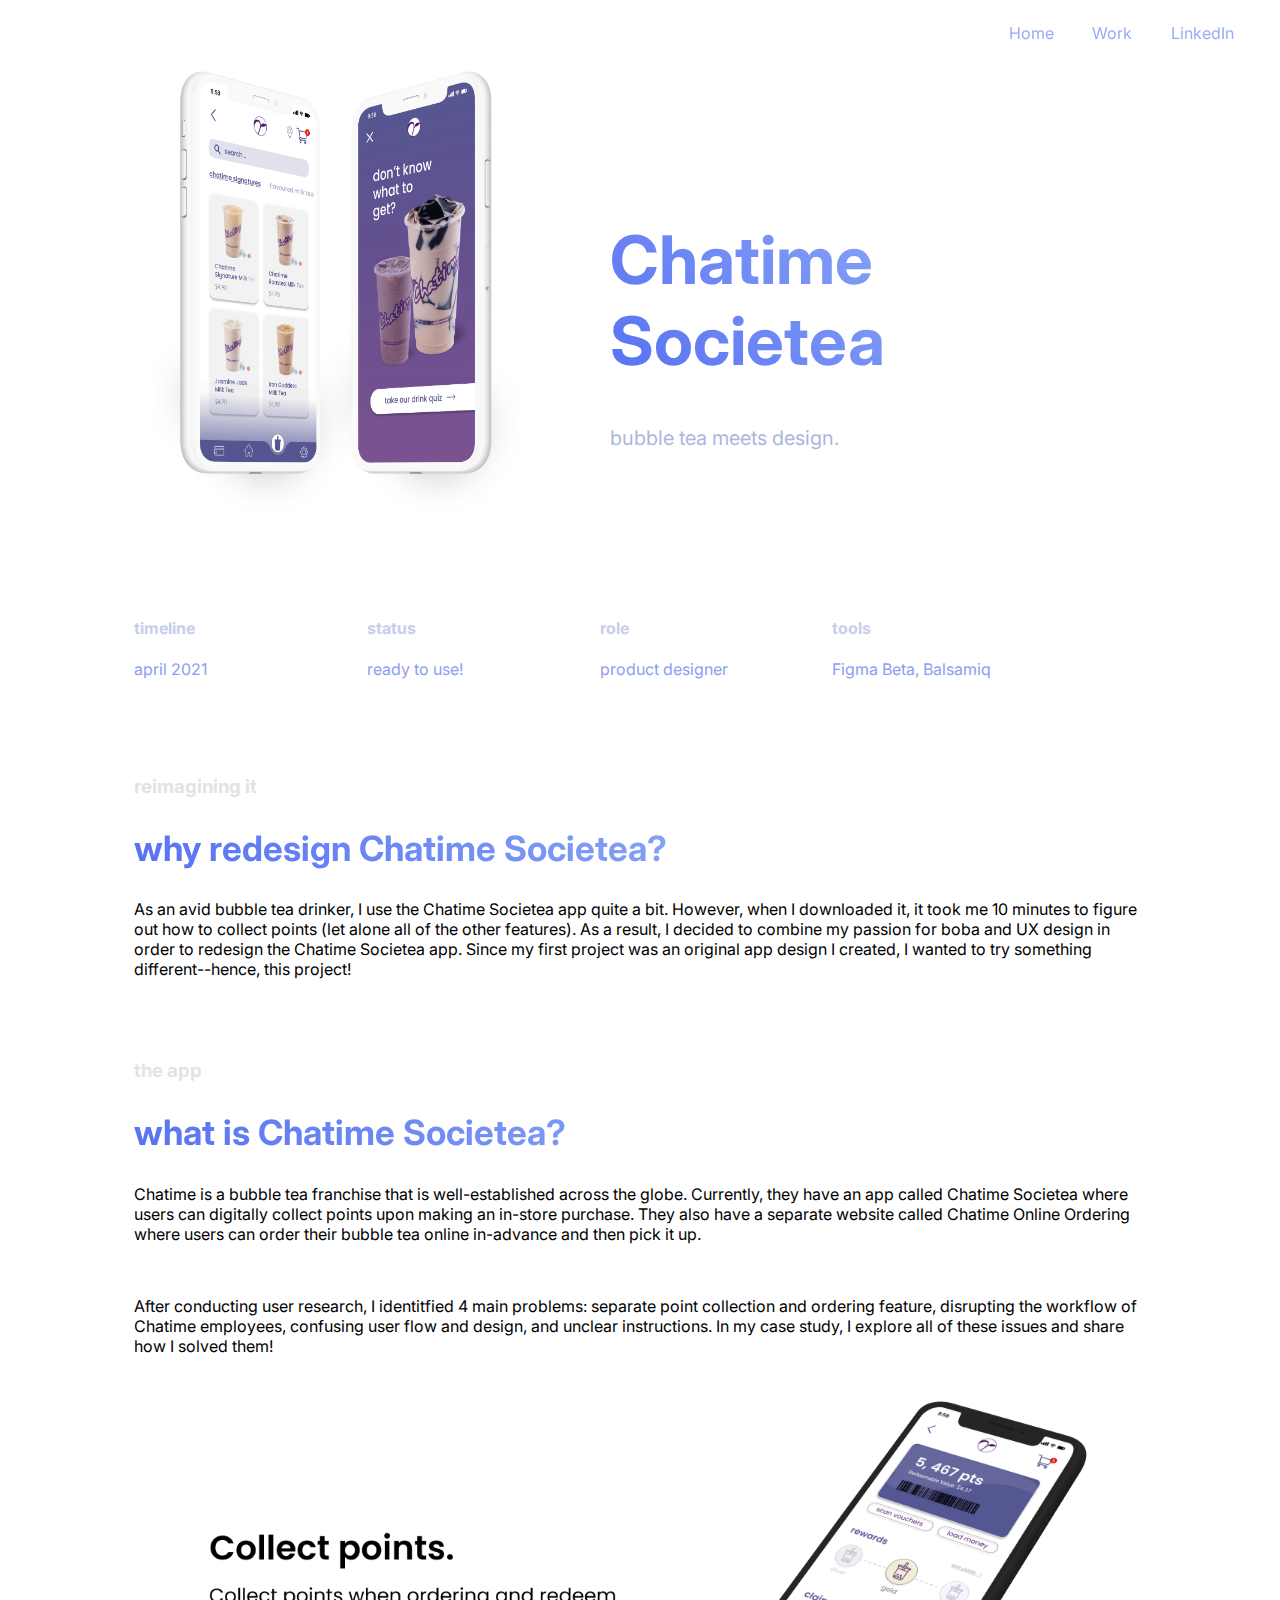
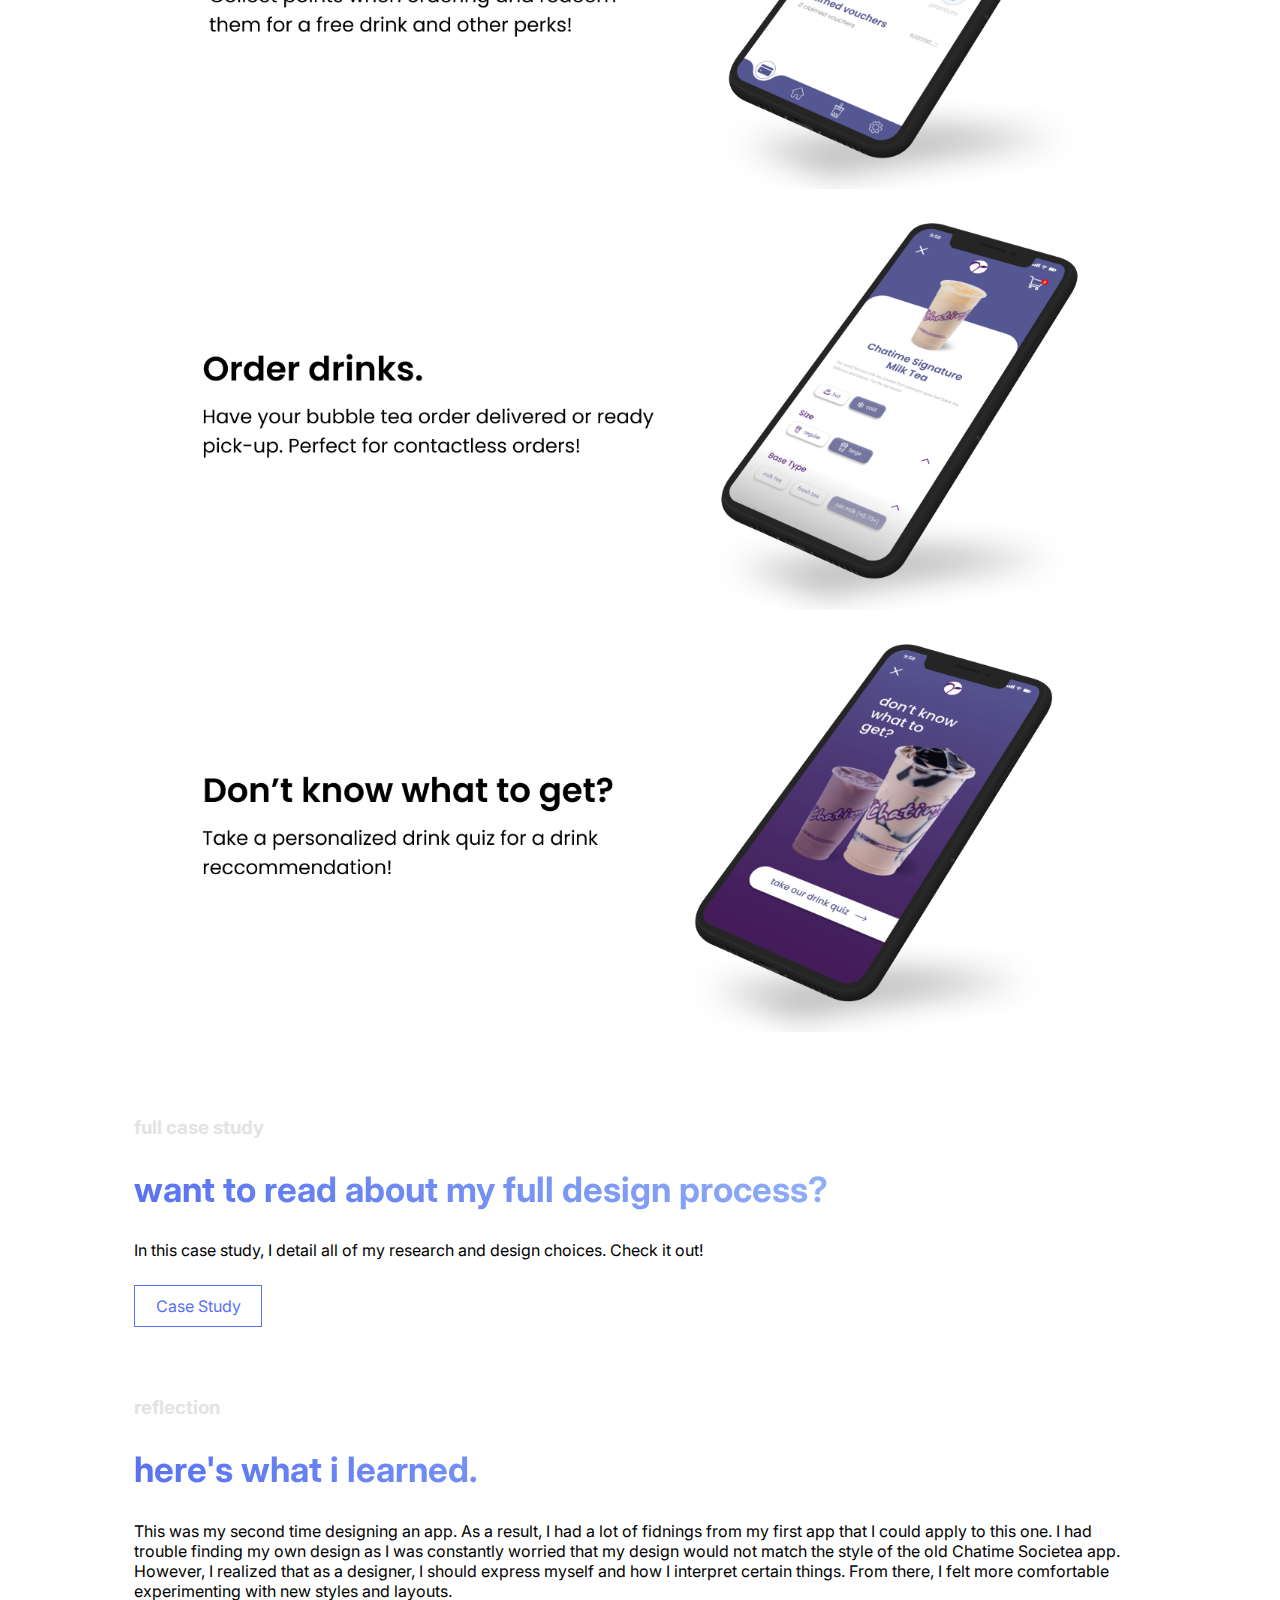
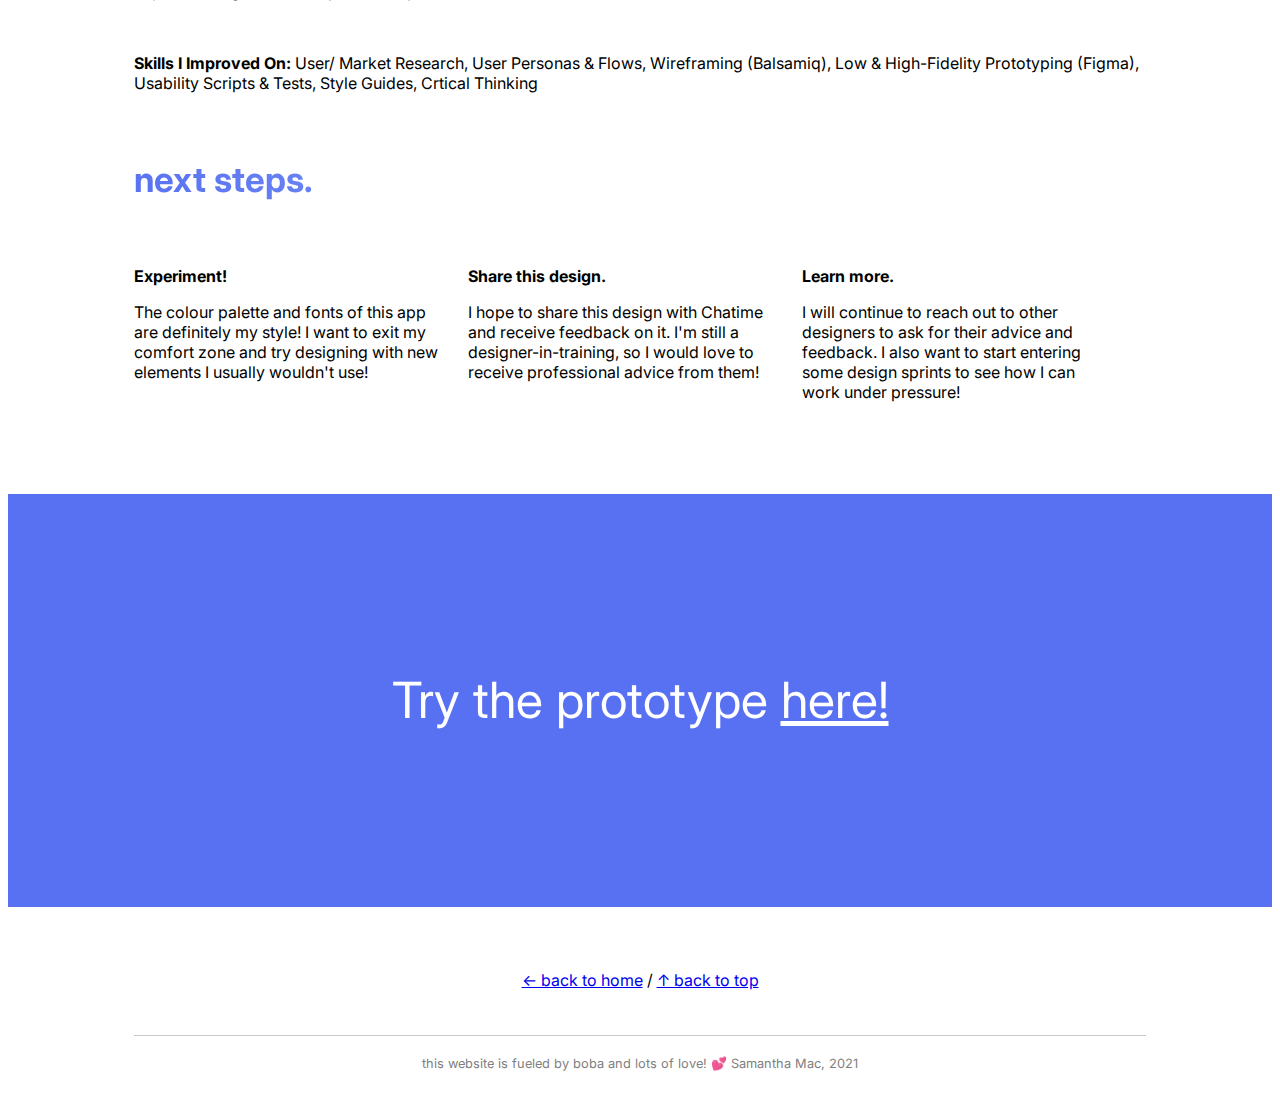
==== chatime.html @ 76ecbd33 "R4 Changes 8" ====
<!DOCTYPE html>
<html lang="en" dir="ltr">

<head>
  <meta charset="utf-8">
  <meta name="viewport" content="width=device-width, initial-scale=1.0">

  <title>Chatime Societea | Samantha Mac</title>
  <meta name="description" content="Hi! I'm Samantha, a grade 10 student passionate about community involvement, design, and business. Check out my latest design projects here!">
  <meta name="keywords" content="Eye Hope Canada, Eye Hope, Eye, Organization, Student-led, Samantha Mac, Bur Oak Secondary School, UX Design, UI Design, Design, Business">
  <meta name="author" content="Samantha-Mac">
  <!-- Favicon -->
  <link rel="shortcut icon" type="image/png" href="images/favicon.png" />
  <!-- Styles -->
  <link href="https://cdn.jsdelivr.net/npm/bootstrap@5.0.0-beta3/dist/css/bootstrap.min.css" rel="stylesheet" integrity="sha384-eOJMYsd53ii+scO/bJGFsiCZc+5NDVN2yr8+0RDqr0Ql0h+rP48ckxlpbzKgwra6" crossorigin="anonymous">
  <link rel="stylesheet" href="css/chatime-styles.css">
  <link rel="preconnect" href="https://fonts.gstatic.com">
  <link href="https://fonts.googleapis.com/css2?family=Inter:wght@100;200;300;400;500;600;700;800;900&display=swap" rel="stylesheet">
  <link rel="stylesheet" href="https://cdnjs.cloudflare.com/ajax/libs/font-awesome/4.7.0/css/font-awesome.min.css">
  <link href="https://unpkg.com/aos@2.3.1/dist/aos.css" rel="stylesheet">
</head>

<body onload="onLoad()" onresize="onResize()">

  <!-- Start Nav Menu -->
  <div class="nav-menu" id="nav-menu-id">
    <div class="nav-menu-right">
      <a href="index.html#homepage">Home</a>
      <a href="index.html#work">Work</a>
      <a href="https://www.linkedin.com/in/samantha-mac-06b8811b0?lipi=urn%3Ali%3Apage%3Ad_flagship3_profile_view_base_contact_details%3B%2BDlfeZE8RX6Hq0oYffa86w%3D%3D" target="_blank">LinkedIn</a>
    </div>
    <a href="javascript:void(0);" class="icon" onclick="myFunction()">
      <i class="fa fa-bars"></i>
    </a>
  </div>
  <!-- End Nav Menu -->

  <!-- Start Banner -->
  <section id="banner">
    <section id="banner-cover">
      <div class="banner-cover-row">
        <div class="banner-cover-col banner-cover-col-1">
          <img id="banner-cover-image" src="images/chatime/cover-image.png" alt="chatime-img">
        </div>
        <div class="banner-cover-col banner-cover-col-2">
          <h1 id="banner-cover-header">Chatime Societea</h1>
          <p id="banner-cover-slogan">bubble tea meets design.</p>
        </div>
      </div>
    </section>
    <section id="banner-text-cols">
      <div class="banner-text-row">
        <div class="banner-text-col banner-text-col-1">
          <h4 class="banner-subhead">timeline</h4>
          <p class="banner-text">april 2021</p>
        </div>
        <div class="banner-text-col banner-text-col-2">
          <h4 class="banner-subhead">status</h4>
          <p class="banner-text">ready to use!</p>
        </div>
        <div class="banner-text-col banner-text-col-3">
          <h4 class="banner-subhead">role</h4>
          <p class="banner-text">product designer</p>
        </div>
        <div class="banner-text-col banner-text-col-4">
          <h4 class="banner-subhead">tools</h4>
          <p class="banner-text">Figma Beta, Balsamiq</p>
        </div>
      </div>
    </section>
  </section>
  <!-- End Banner -->

  <!-- Start Project Overview -->
  <section id="project-overview">
    <div class="section">
      <h3>reimagining it</h3>
      <h2>why redesign Chatime Societea?</h2>
      <p>As an avid bubble tea drinker, I use the Chatime Societea app quite a bit. However, when I downloaded it, it took me 10 minutes to figure out how to collect points (let alone all of the other features). As a result, I decided to
        combine my
        passion for boba and UX design in order to redesign the Chatime Societea app. Since my first project was an original app design I created, I wanted to try something different--hence, this project!</p>
    </div>
    <div>
      <h3>the app</h3>
      <h2>what is Chatime Societea?</h2>
      <p>Chatime is a bubble tea franchise that is well-established across the globe. Currently, they have an app called Chatime Societea where users can digitally collect points upon making an in-store purchase. They also have a
        separate website
        called Chatime Online Ordering where users can order their bubble tea online in-advance and then pick it up.</p>
      <br>
      <p>After conducting user research, I identitfied 4 main problems: separate point collection and ordering feature, disrupting the workflow of Chatime employees, confusing user flow and design, and unclear instructions. In my case
        study, I
        explore all of these issues and share how I solved them!</p>
  </section>
  <!-- End Project Overview -->

  <!-- Start Features -->
  <section id="features">
    <div class="features">
      <img class="features-img" src="images/chatime/feature1.png" alt="chatime-img">
      <br>
      <img class="features-img" src="images/chatime/feature2.png" alt="chatime-img">
      <br>
      <img class="features-img" src="images/chatime/feature3.png" alt="chatime-img">
    </div>
  </section>
  <!-- End Features -->

  <!-- Start Full Case Study -->
  <section id="case-study">
    <div class="section">
      <h3>full case study</h3>
      <h2>want to read about my full design process?</h2>
      <p>In this case study, I detail all of my research and design choices. Check it out!</p>
      <br>
      <a href="https://www.notion.so/Chatime-Society-Case-Study-d55d200d90b84337a3027396c5fe6368" class="case-study">Case Study</a>
    </div>
  </section>
  <!-- End Full Case Study -->

  <!-- Start Reflection -->
  <section id="reflection">
    <div class="section">
      <h3>reflection</h3>
      <h2>here's what i learned.</h2>
      <p>This was my second time designing an app. As a result, I had a lot of fidnings from my first app that I could apply to this one. I had trouble finding my own design as I was constantly worried that my design would not match the style of the
        old Chatime Societea app. However, I realized that as a designer, I should express myself and how I interpret certain things. From there, I felt more comfortable experimenting with new styles and layouts.</p>
      <br>
      <div class="skills">
        <p><strong>Skills I Improved On:</strong> User/ Market Research, User Personas & Flows, Wireframing (Balsamiq), Low & High-Fidelity Prototyping (Figma), Usability Scripts & Tests, Style Guides, Crtical Thinking</p>
      </div>
      <br>
      <h2>next steps.</h2>
      <br>
      <div class="steps-row">
        <div class="steps-col steps-col-1">
          <p><strong>Experiment!</strong></p>
          <p>The colour palette and fonts of this app are definitely my style! I want to exit my comfort zone and try designing with new elements I usually wouldn't use!</p>
        </div>
        <div class="steps-col steps-col-2">
          <p><strong>Share this design.</strong></p>
          <p>I hope to share this design with Chatime and receive feedback on it. I'm still a designer-in-training, so I would love to receive professional advice from them!</p>
        </div>
        <div class="steps-col steps-col-3">
          <p><strong>Learn more.</strong></p>
          <p>I will continue to reach out to other designers to ask for their advice and feedback. I also want to start entering some design sprints to see how I can work under pressure!</p>
        </div>
      </div>
    </div>
  </section>
  <!-- End Reflection -->

  <!-- Start Try Prototype -->
  <section id="prototype-container">
    <div class="try-prototype">
      <p>
        Try the prototype <a href="https://www.figma.com/proto/dGPG8hvaxn8u6Rs0Mv8E5H/Chatime-Societea-Final-Prototype?page-id=0%3A1&node-id=97%3A0&viewport=583%2C342%2C0.13954243063926697&scaling=scale-down" target="_blank">here!</a>
      </p>
    </div>
  </section>
  <!-- End Try Prototype -->

  <!-- Start View More Case Studies/ Top -->
  <div class="back-to-home">
    <p>
      <a href="index.html">← back to home</a> / <a href="#banner">↑ back to top</a>
    </p>
  </div>
  <!-- End View More Case Studies/ Top -->

  <!-- Start Footer -->
  <section id="Footer">
    <div class="footer">
      <div class="copyright-box">
        <p class=copyright>this website is fueled by boba and lots of love! 💕 Samantha Mac, 2021</p>
      </div>
      <br>
    </div>
  </section>
  <!-- End Footer -->

  <script src="scripts/typeWritingHeader.js"></script>
  <script src="scripts/nav-menu.js"></script>

</body>

</html>
---- css/chatime-styles.css ----
* {
  font-family: 'Inter', sans-serif;
  box-sizing: border-box;
}

h2 {
  background-color: #5871F2;
  background-image: linear-gradient(45deg, #5871F2, #AACAFA);
  background-size: 100%;
  -webkit-background-clip: text;
  -moz-background-clip: text;
  -webkit-text-fill-color: transparent;
  -moz-text-fill-color: transparent;
  margin-bottom: 3%;
  font-size: 35px;
}

h3 {
  color: #e3e3e3;
  margin-bottom: 1%;
  margin-top: 80px;
}

/** Start Nav Menu**/
.nav-menu {
  overflow: hidden;
  background-color: rgba(255,255,255,0);
}

.nav-menu a {
  float: left;
  display: block;
}

.nav-menu-right {
  float: right;
}

.nav-menu-right a {
  color: #5871F2;
  text-align: center;
  margin-right: 3vw;
  text-decoration: none;
  margin-top: 15px;
  margin-bottom: 15px;
  font-size: 16px;
  opacity: 60%;
}

.nav-menu a:hover {
  opacity: 100%;
}

.nav-menu .icon {
  display: none;
}

@media screen and (max-width: 767px) {
  .nav-menu {
    position: absolute;
    right: 0;
    width: 100vw;
    height: auto;
  }

  .nav-menu a {
    display: none;
    margin-left: 6vw;
  }

  .nav-menu-right {
    float: left;
    margin-top: 5%;
  }

  .nav-menu-right a {
    margin-bottom: 4vh;
    margin-top: 0;
    width: 100%;
  }

  .nav-menu-right a:hover {
    opacity: 50%;
  }

  .nav-menu a.icon {
    float: right;
    display: block;
    margin-top: 8px;
    margin-bottom: 1vh;
    margin-right: 3vw;
    color: #5871F2;
  }

  .nav-menu.responsive {
    background-color: #5871F2;
    width: 100%;
    height: auto;
    z-index: 10000;
  }

  .nav-menu.responsive .icon {
    position: absolute;
    right: 0;
    top: 0;
    color: white;
  }

  .nav-menu.responsive a {
    float: none;
    display: block;
    text-align: left;
    color: white;
    opacity: 100%;
  }

  .nav-menu.responsive a:hover {
    opacity: 75%;
  }
}
/** End Nav Menu **/

/** Start Banner **/
#banner {
  margin-top: 7%;
  width: 80%;
  margin: auto;
}
/** Start Banner Top **/
.banner-cover-row {
  width: 100%;
  margin: auto;
}

.banner-cover-row:after {
  content: "";
  display: table;
  clear: both;
}

.banner-cover-col-1 {
  float: left;
  width: 40%;
  margin-right: 7%;
}

#banner-cover-image {
  width: 100%;
}

.banner-cover-col-2 {
  float: left;
  width: 50%;
}

#banner-cover-header {
  background-color: #5871F2;
  background-image: linear-gradient(45deg, #5871F2, #AACAFA);
  background-size: 100%;
  -webkit-background-clip: text;
  -moz-background-clip: text;
  -webkit-text-fill-color: transparent;
  -moz-text-fill-color: transparent;
  font-size: 67px;
  padding-top: 23%;
}

#banner-cover-slogan {
  font-size: 20px;
  color: #adb5de;
}

@media screen and (min-width: 768px) and (max-width: 1024px) {
  .banner-cover-col-1 {
    width: 90%;
    margin-right: 0;
    text-align: center;
  }

  #banner-cover-image {
    width: 70%;
  }

  .banner-cover-col-2 {
    width: 100%;
  }

  #banner-cover-header {
    padding-top: 0%;
  }
}

@media screen and (max-width: 767px) {
  .banner-cover-col-1 {
    width: 90%;
    margin-right: 0;
    text-align: center;
  }

  #banner-cover-image {
    width: 70%;
  }

  .banner-cover-col-2 {
    width: 100%;
  }

  #banner-cover-header {
    padding-top: 0%;
  }
}
/** End Banner Top **/
/** Start Banner Bottom **/
#banner-text-cols {
  margin: auto;
  padding-top: 7%;
}

.banner-text-row {
  width: 100%;
  padding-bottom: ;
  margin: auto;
}

.banner-text-row:after {
  content: "";
  display: table;
  clear: both;
}

.banner-text-col {
  float: left;
  width: 20%;
  margin: auto;
  margin-right: 3%;
  vertical-align: top;
}

.banner-subhead {
  color: #c7cdeb;
}

.banner-text {
  color: #8d9df2;
}

@media screen and (min-width: 768px) and (max-width: 1024px) {
  .banner-text-col {
    width: 40%;
    float: left;
  }
}

@media screen and (max-width: 767px) {
  .banner-text-col {
    width: 100%;
    margin-bottom: 4%;
  }
}
/** End Banner Bottom **/
/** End Banner **/

/** Start Project Overview **/
#project-overview {
  width: 80%;
  margin: auto;
}
/** End Project Overview **/

/** Start Features **/
#features {
  margin: auto;
  text-align: center;
  width: 80%;
}

.features-img {
  width: 80vw;
  margin: auto;
  height: 80%;
}
/** End Features **/

/** Start Case Study **/
#case-study {
  width: 80%;
  margin: auto;
}

.case-study {
    border: 1.5px solid #5871F2;
    text-decoration: none;
    color: #5871F2;
    cursor: pointer;
    padding: 1% 2% 1% 2%;
    margin-right: 1%;
    margin-top: 5%;
}

.case-study:hover {
  border: 1.5px solid #5871F2;
  background-color: #5871F2;
  text-decoration: none;
  color: white;
}

@media screen and (max-width: 1200px) {
  .case-study {
    padding: 3% 5% 3% 5%;
  }
}
/** End Case Study **/

/** Start Steps **/
.steps-row {
  width: 100%;
  padding-bottom: ;
  margin: auto;
}

.steps-row:after {
  content: "";
  display: table;
  clear: both;
}

.steps-col {
  float: left;
  width: 31%;
  margin-right: 2%;
}

@media screen and (max-width: 767px) {
  .steps-col {
    width: 100%;
    margin-bottom: 5%;
  }
}


@media screen and (min-width: 768px) and (max-width: 1024px) {
  .steps-col {
    width: 45%;
    margin-right: 5%;
    height: 200px;
  }
}
/** End Steps **/

/** Start Try Prototype **/
.try-prototype {
  color: white;
  background-color: #5871F2;
  font-size: 50px;
  text-align: center;
  padding: 10%;
  margin-top: 6%;
  margin-bottom: 5%;
}

.try-prototype a{
  color: white;
}

.try-prototype a:hover{
  opacity: 75%;
}
/** End Try Prototype **/

/** Start Reflection **/
#reflection {
  width: 80%;
  margin: auto;
}
/** End Reflection **/

/** Start Back To Home **/
.back-to-home {
  text-align: center;
  margin-top: 3%;
  margin-bottom: 3%
}
/** End Back To Home **/

/** Start Footer **/
.footer {
  text-align: center;
  margin: auto;
  border-top: solid 1px #c7c7c7;
  width: 80%;
  margin-top: 45px;
}

.copyright {
  color: grey;
  font-size: 80%;
  margin-top: 20px;
}
/** End Footer **/
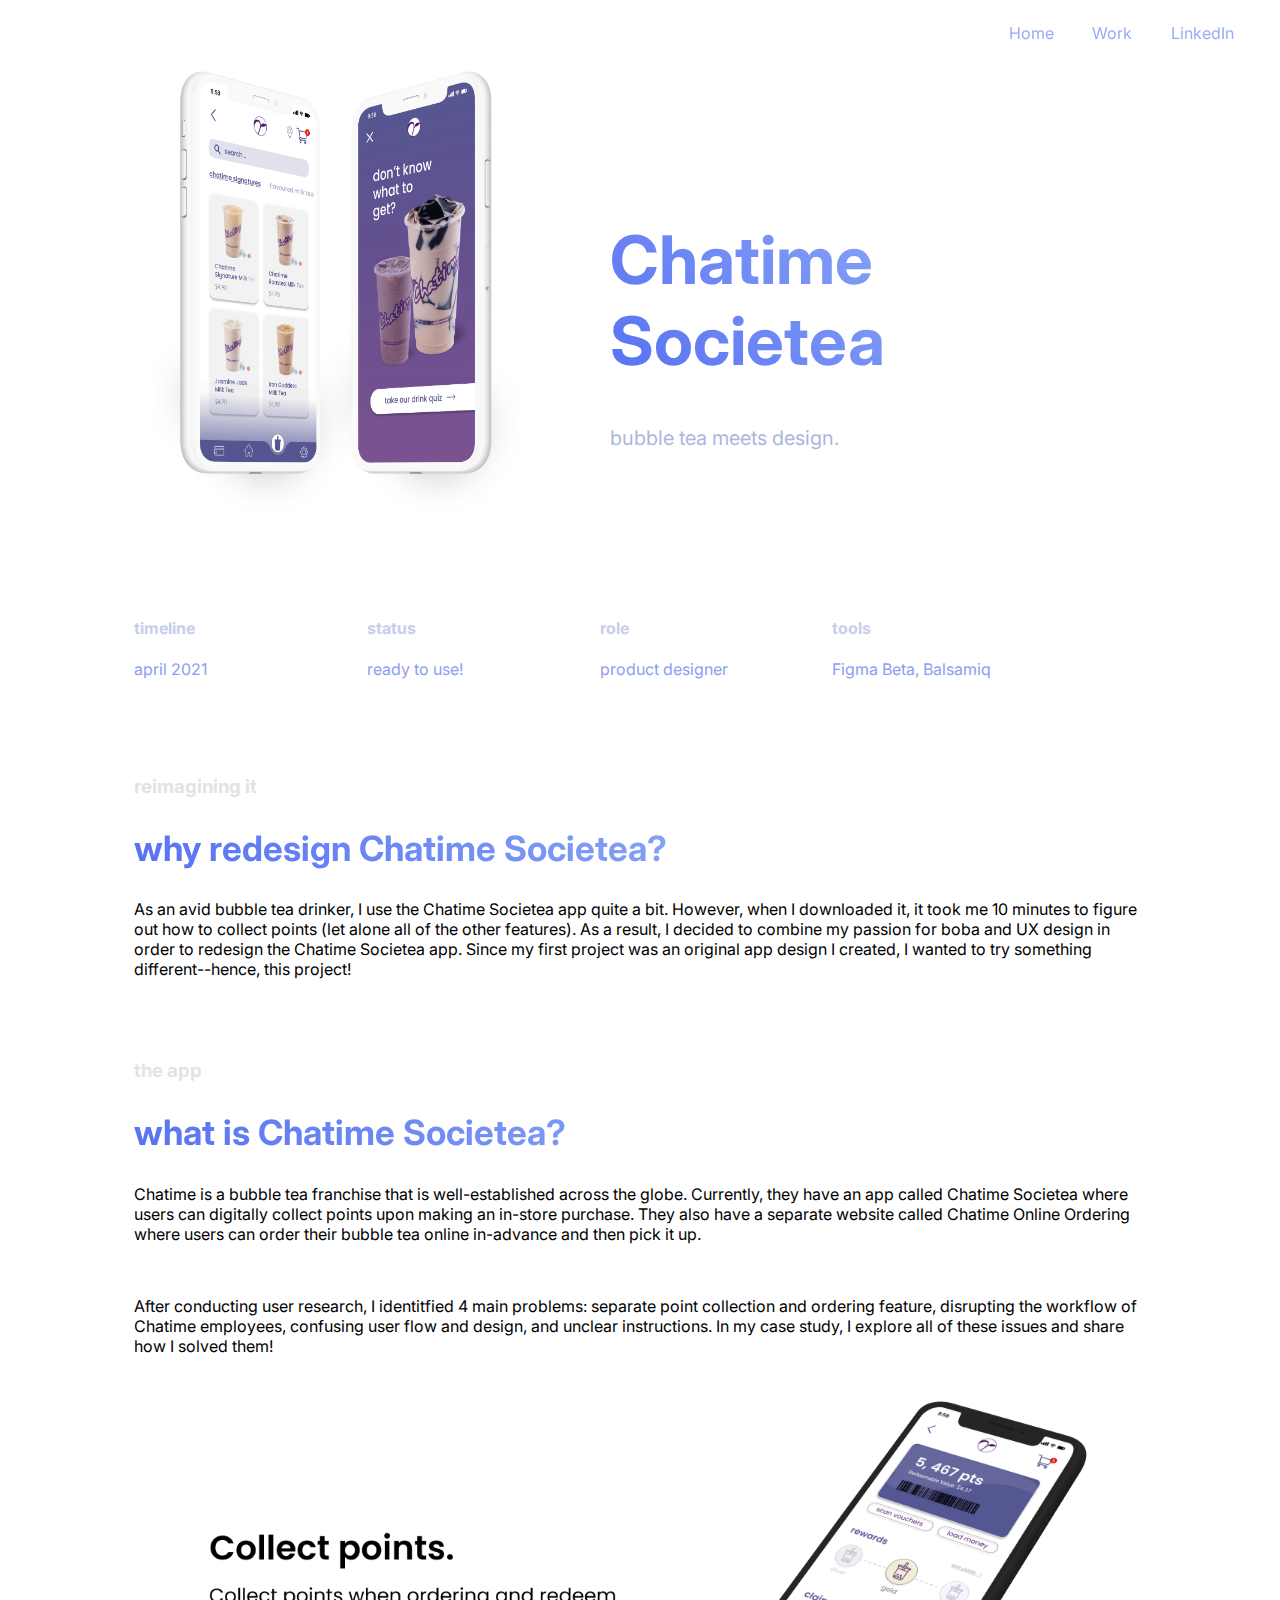
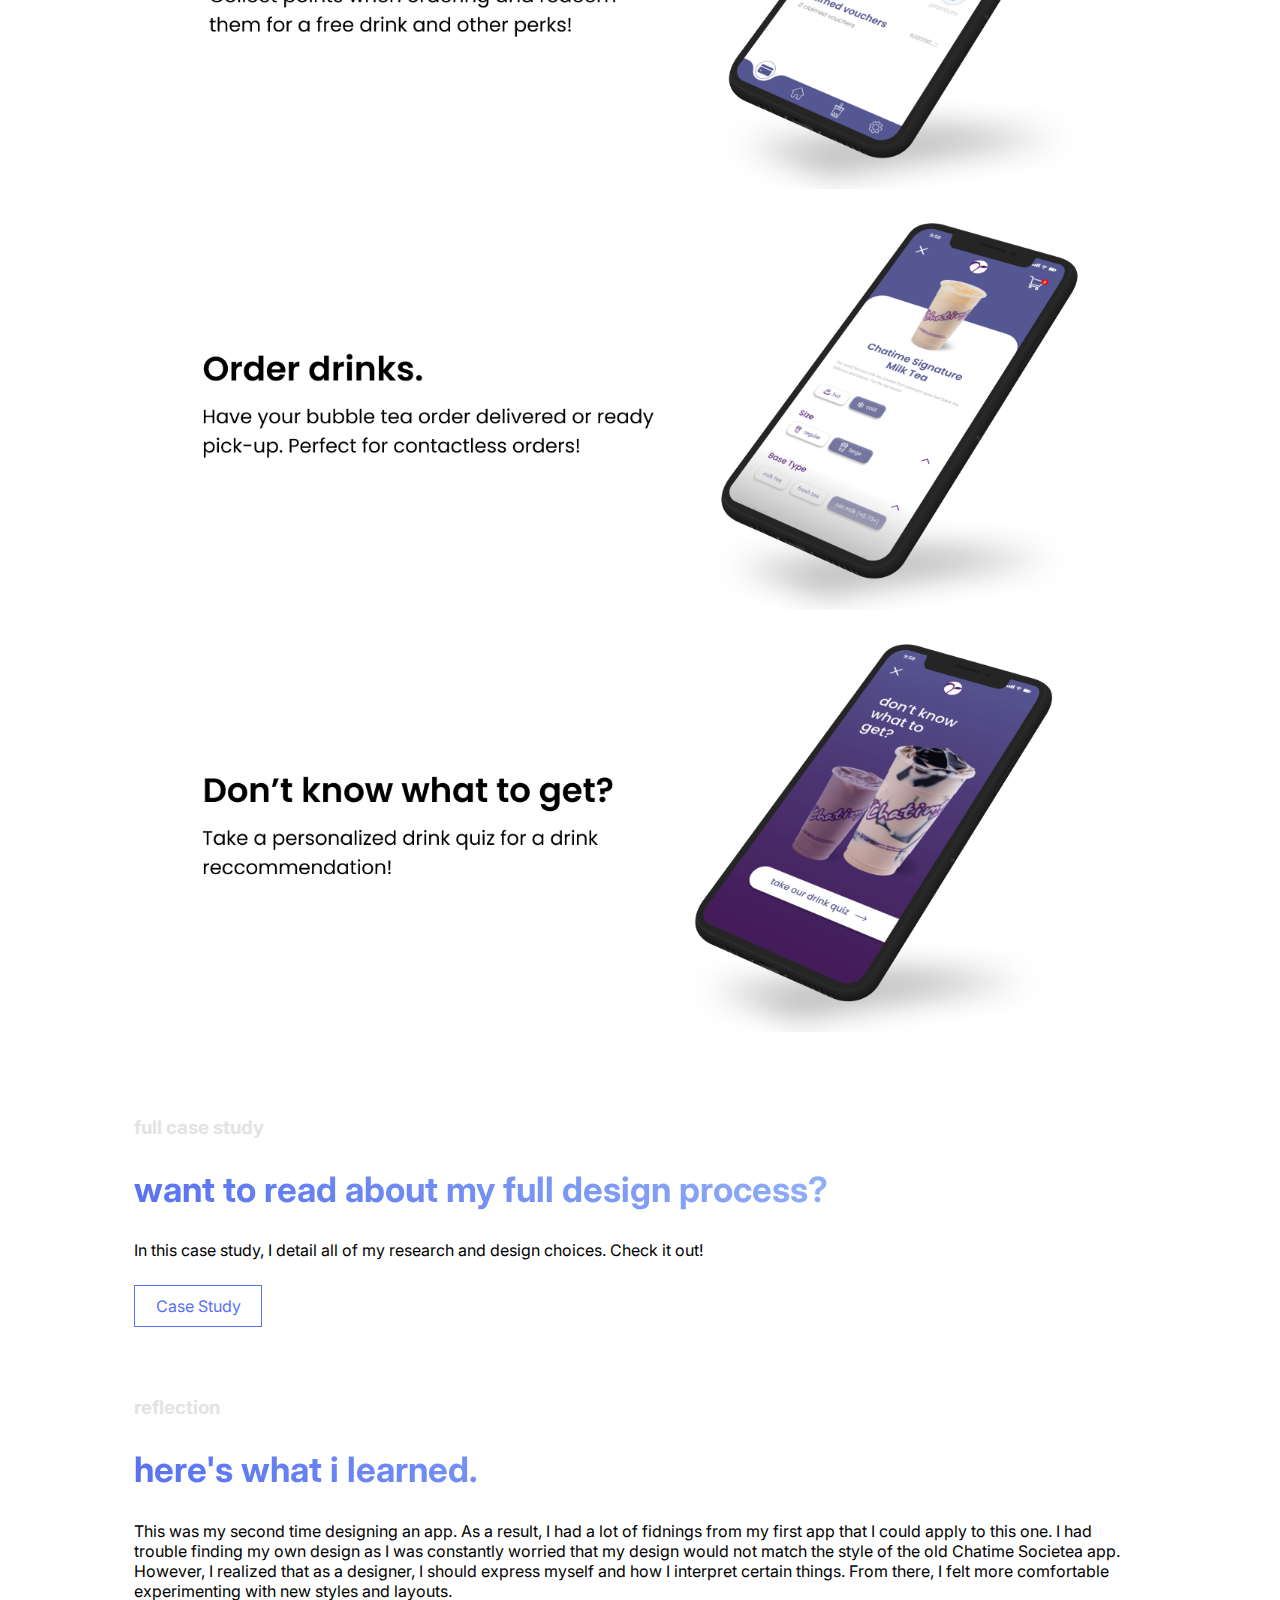
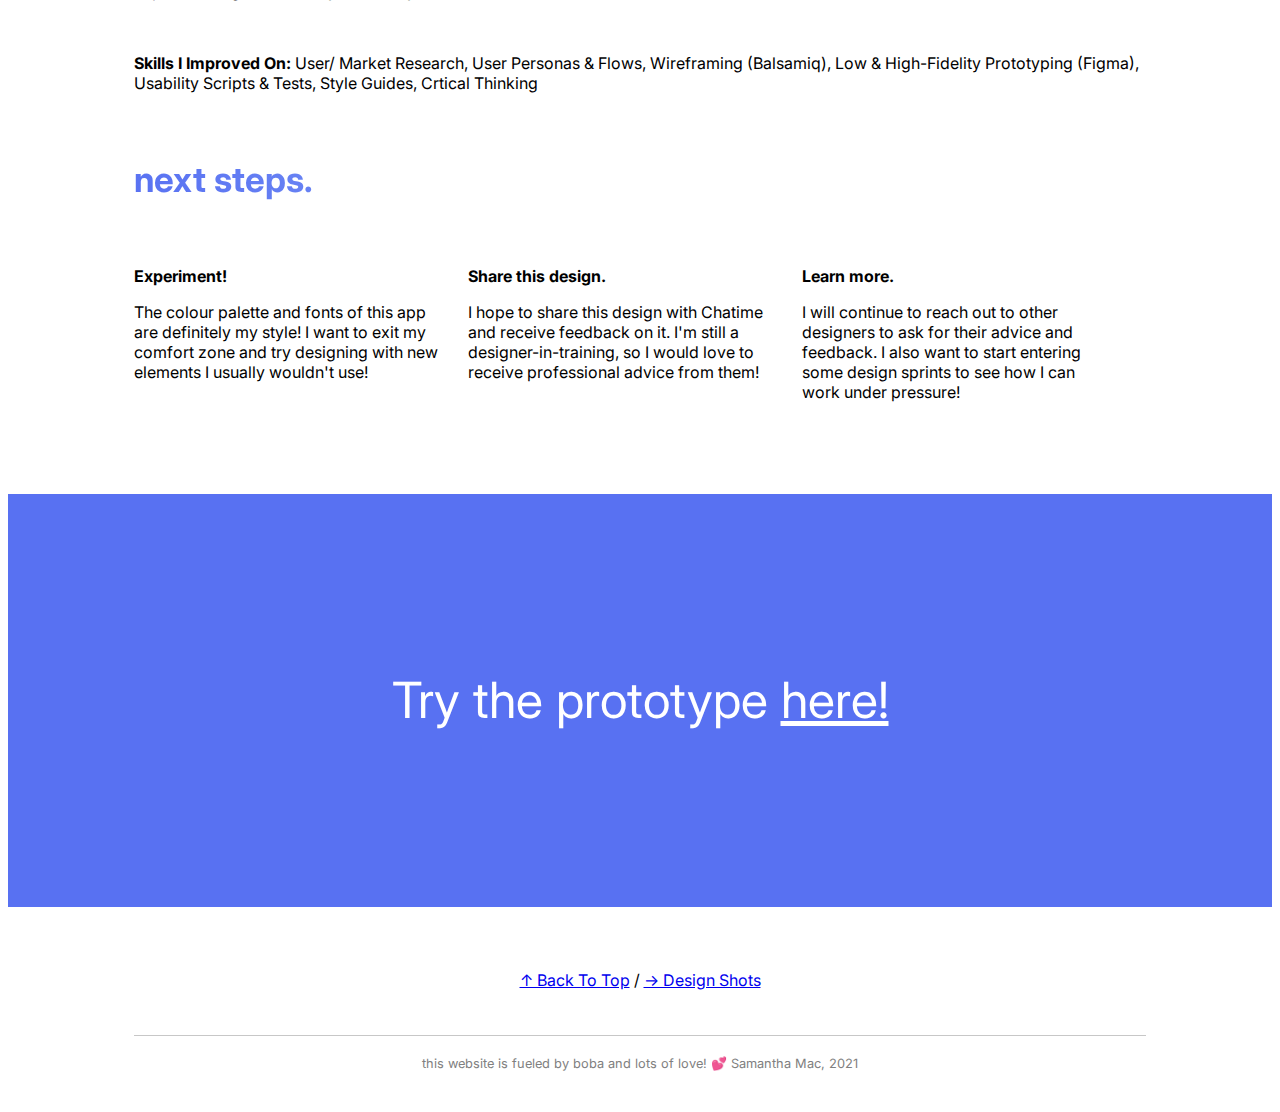
==== commit 8a521058: "R4 Changes 10" ====
--- a/chatime.html
+++ b/chatime.html
@@ -162,7 +162,7 @@
   <!-- Start View More Case Studies/ Top -->
   <div class="back-to-home">
     <p>
-      <a href="index.html">← back to home</a> / <a href="#banner">↑ back to top</a>
+      <a href="index.html"><a href="#banner">↑ Back To Top</a>  /  <a href="designs.html">→ Design Shots</a>
     </p>
   </div>
   <!-- End View More Case Studies/ Top -->
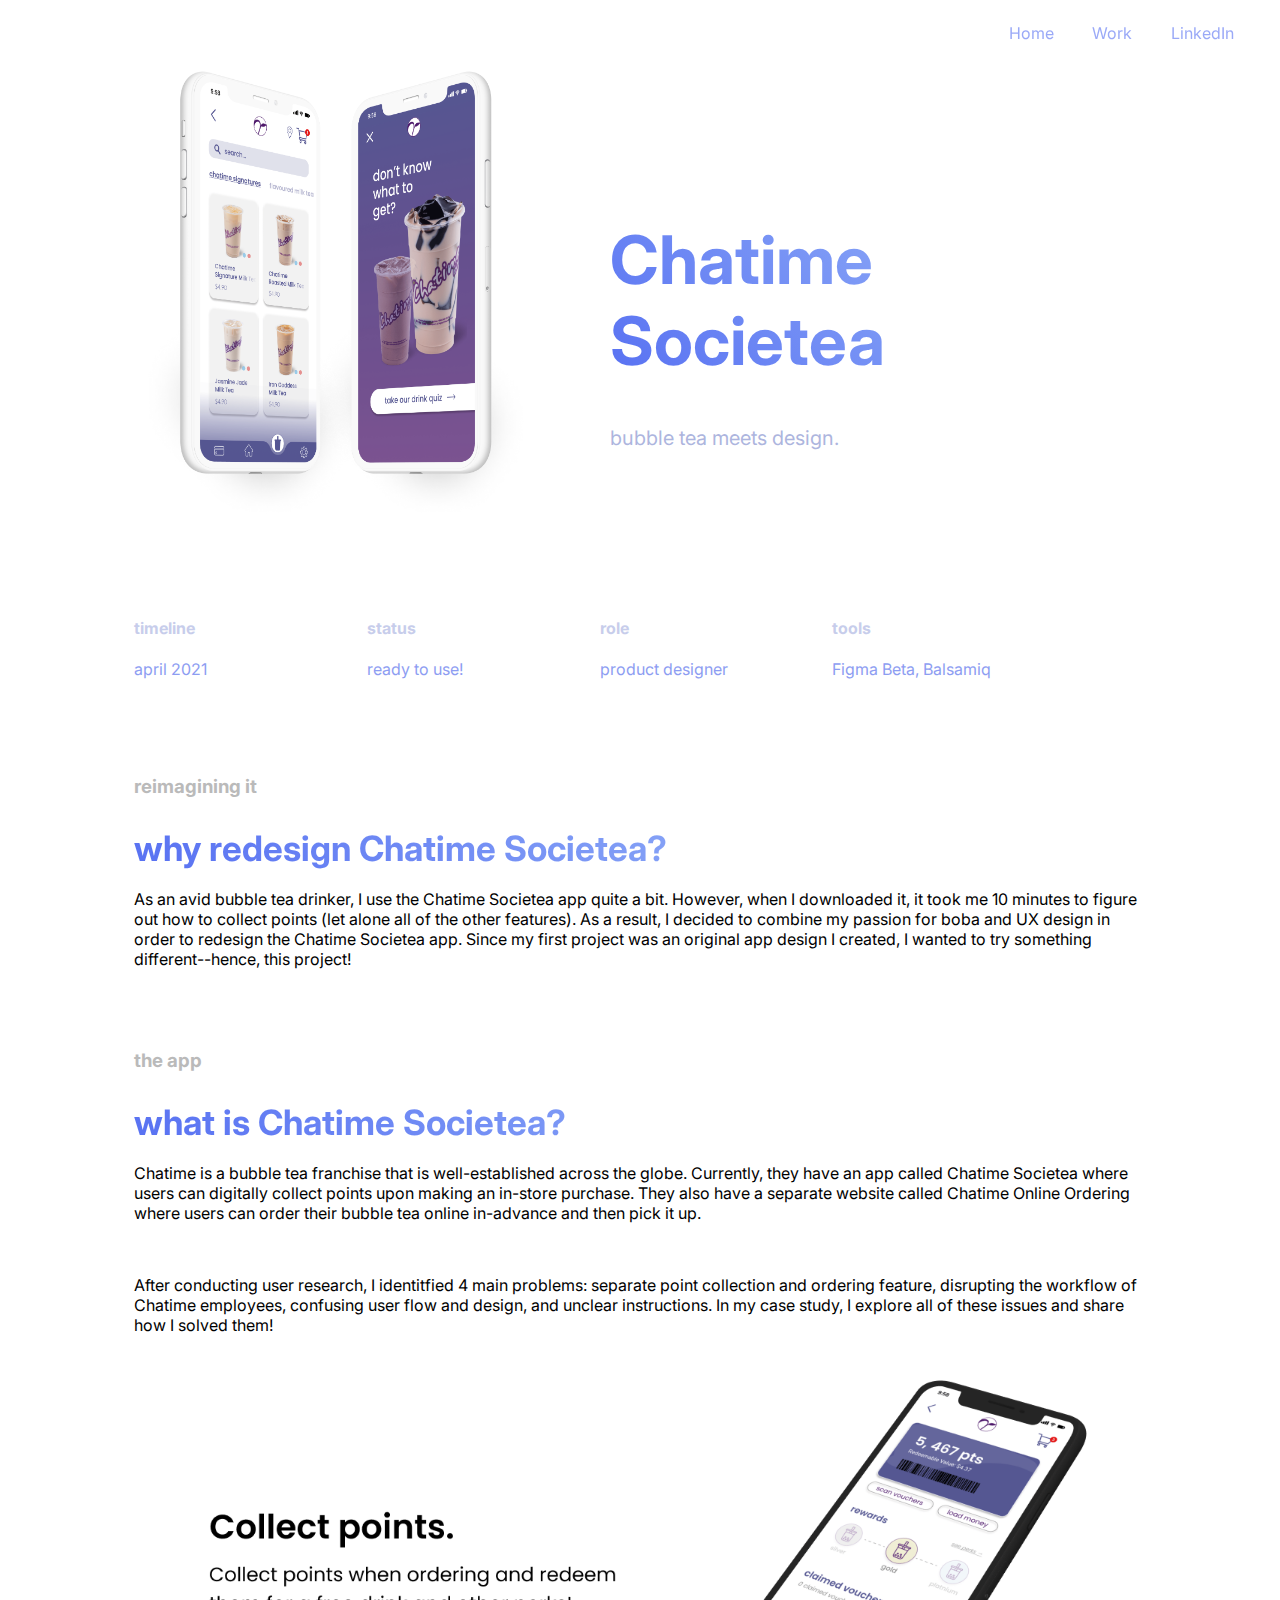
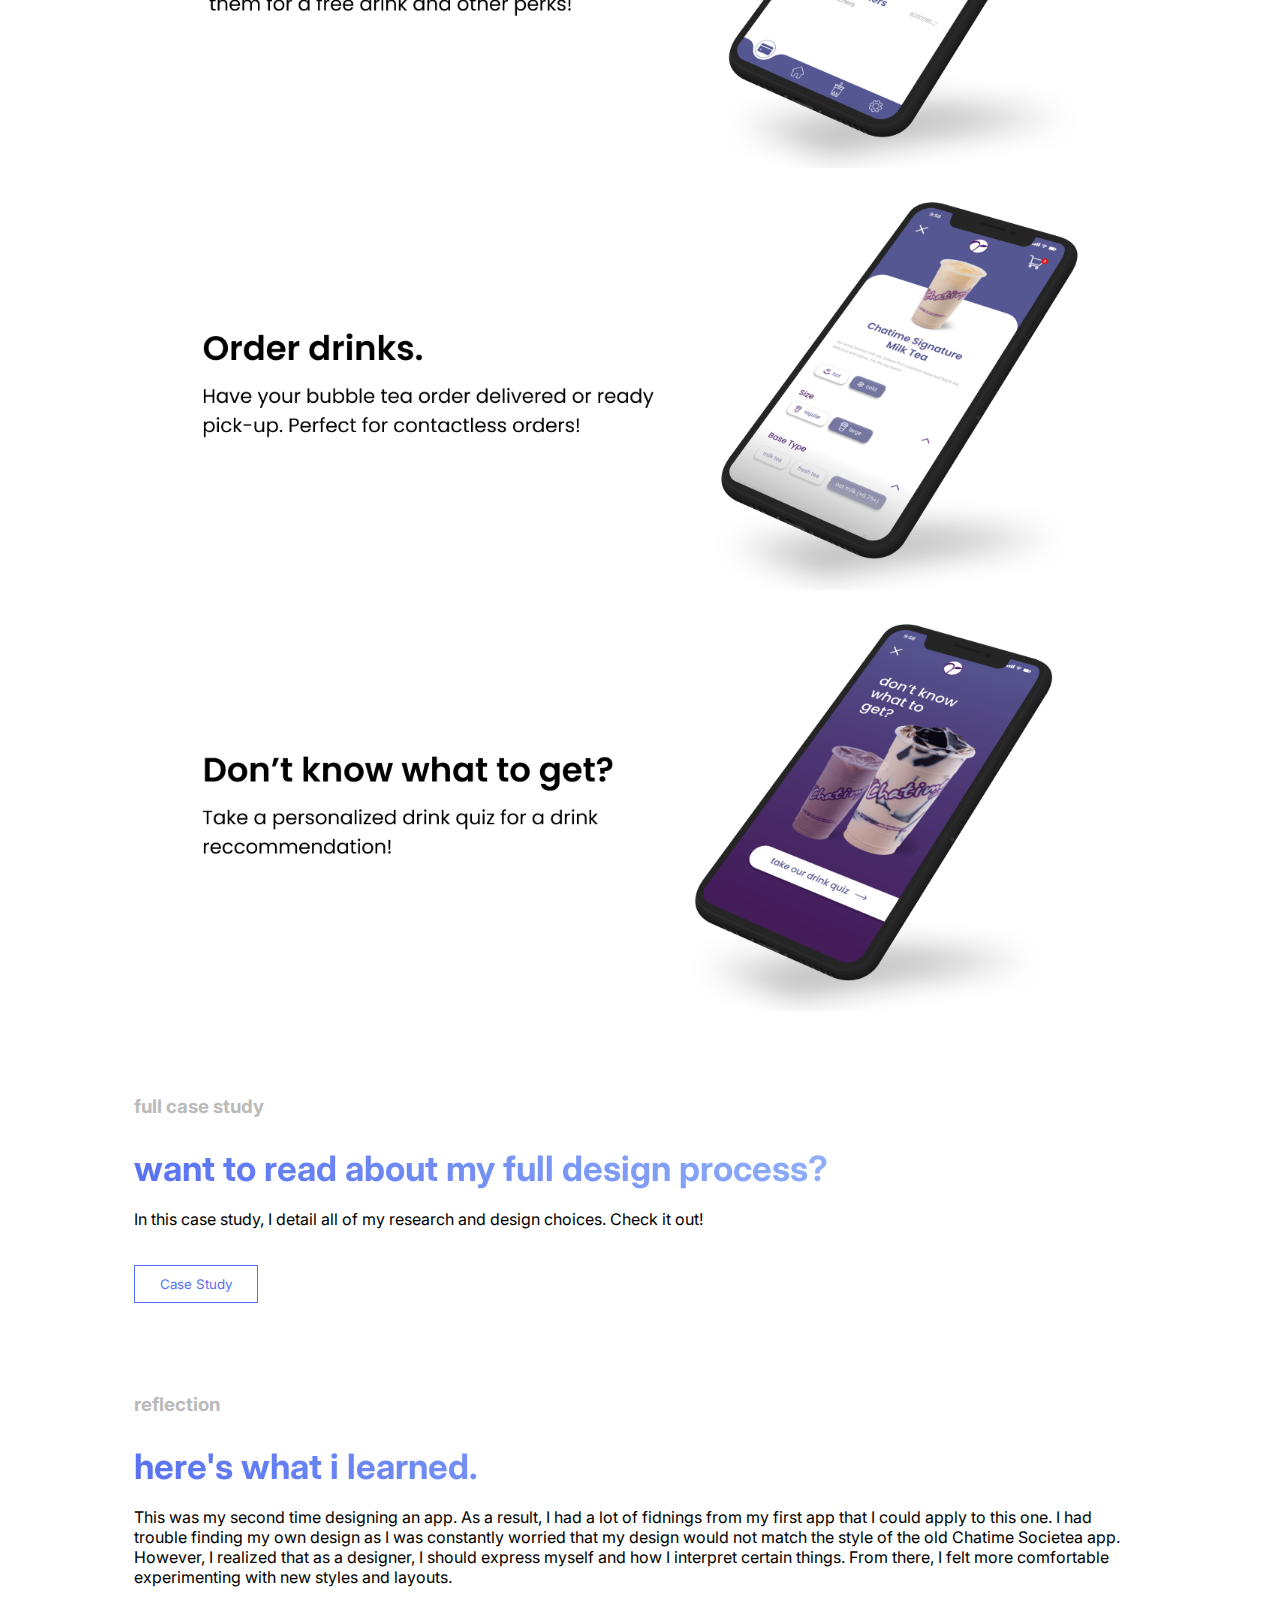
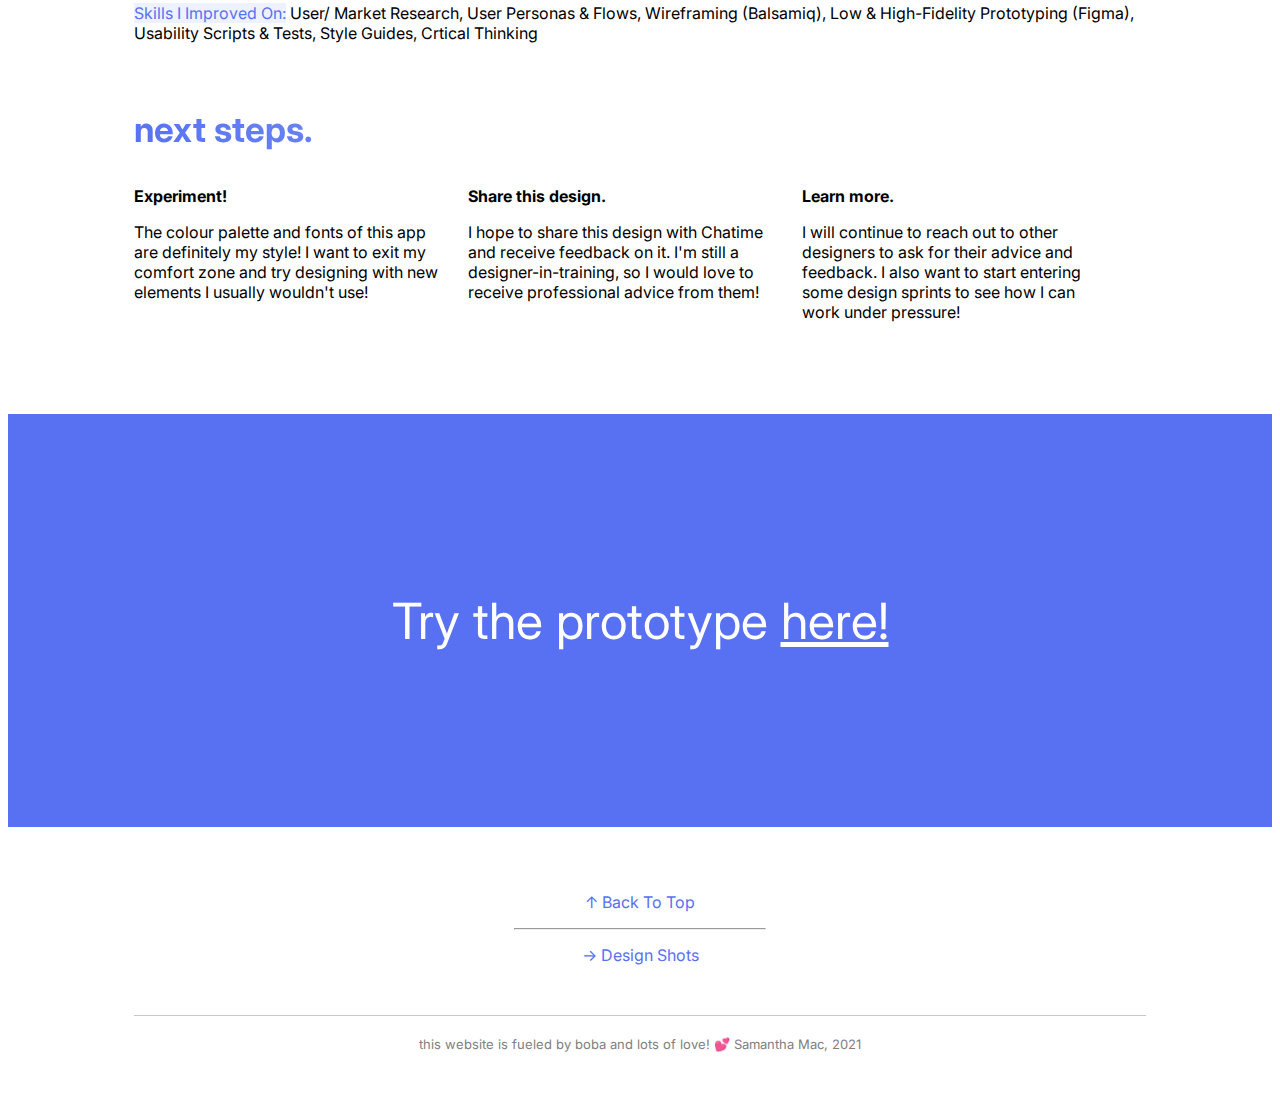
==== commit 0eb3222d: "R5 Changes 1" ====
--- a/chatime.html
+++ b/chatime.html
@@ -51,20 +51,20 @@
     <section id="banner-text-cols">
       <div class="banner-text-row">
         <div class="banner-text-col banner-text-col-1">
-          <h4 class="banner-subhead">timeline</h4>
-          <p class="banner-text">april 2021</p>
+          <h4>timeline</h4>
+          <p>april 2021</p>
         </div>
         <div class="banner-text-col banner-text-col-2">
-          <h4 class="banner-subhead">status</h4>
-          <p class="banner-text">ready to use!</p>
+          <h4>status</h4>
+          <p>ready to use!</p>
         </div>
         <div class="banner-text-col banner-text-col-3">
-          <h4 class="banner-subhead">role</h4>
-          <p class="banner-text">product designer</p>
+          <h4>role</h4>
+          <p>product designer</p>
         </div>
         <div class="banner-text-col banner-text-col-4">
-          <h4 class="banner-subhead">tools</h4>
-          <p class="banner-text">Figma Beta, Balsamiq</p>
+          <h4>tools</h4>
+          <p>Figma Beta, Balsamiq</p>
         </div>
       </div>
     </section>
@@ -96,11 +96,11 @@
   <!-- Start Features -->
   <section id="features">
     <div class="features">
-      <img class="features-img" src="images/chatime/feature1.png" alt="chatime-img">
+      <img src="images/chatime/feature1.png" alt="chatime-img">
       <br>
-      <img class="features-img" src="images/chatime/feature2.png" alt="chatime-img">
+      <img src="images/chatime/feature2.png" alt="chatime-img">
       <br>
-      <img class="features-img" src="images/chatime/feature3.png" alt="chatime-img">
+      <img src="images/chatime/feature3.png" alt="chatime-img">
     </div>
   </section>
   <!-- End Features -->
@@ -112,7 +112,7 @@
       <h2>want to read about my full design process?</h2>
       <p>In this case study, I detail all of my research and design choices. Check it out!</p>
       <br>
-      <a href="https://www.notion.so/Chatime-Society-Case-Study-d55d200d90b84337a3027396c5fe6368" class="case-study">Case Study</a>
+      <a href="https://www.notion.so/Chatime-Society-Case-Study-d55d200d90b84337a3027396c5fe6368"><button>Case Study</button></a>
     </div>
   </section>
   <!-- End Full Case Study -->
@@ -124,13 +124,9 @@
       <h2>here's what i learned.</h2>
       <p>This was my second time designing an app. As a result, I had a lot of fidnings from my first app that I could apply to this one. I had trouble finding my own design as I was constantly worried that my design would not match the style of the
         old Chatime Societea app. However, I realized that as a designer, I should express myself and how I interpret certain things. From there, I felt more comfortable experimenting with new styles and layouts.</p>
-      <br>
-      <div class="skills">
-        <p><strong>Skills I Improved On:</strong> User/ Market Research, User Personas & Flows, Wireframing (Balsamiq), Low & High-Fidelity Prototyping (Figma), Usability Scripts & Tests, Style Guides, Crtical Thinking</p>
-      </div>
+      <p><mark>Skills I Improved On:</mark> User/ Market Research, User Personas & Flows, Wireframing (Balsamiq), Low & High-Fidelity Prototyping (Figma), Usability Scripts & Tests, Style Guides, Crtical Thinking</p>
       <br>
       <h2>next steps.</h2>
-      <br>
       <div class="steps-row">
         <div class="steps-col steps-col-1">
           <p><strong>Experiment!</strong></p>
@@ -162,7 +158,9 @@
   <!-- Start View More Case Studies/ Top -->
   <div class="back-to-home">
     <p>
-      <a href="index.html"><a href="#banner">↑ Back To Top</a>  /  <a href="designs.html">→ Design Shots</a>
+      <a href="#nav-menu-id">↑ Back To Top</a>
+      <hr>
+      <a href="designs.html">→ Design Shots</a>
     </p>
   </div>
   <!-- End View More Case Studies/ Top -->
--- a/css/chatime-styles.css
+++ b/css/chatime-styles.css
@@ -11,14 +11,34 @@
   -moz-background-clip: text;
   -webkit-text-fill-color: transparent;
   -moz-text-fill-color: transparent;
-  margin-bottom: 3%;
+  margin-bottom: 20px;
   font-size: 35px;
 }
 
 h3 {
-  color: #e3e3e3;
-  margin-bottom: 1%;
+  color: #bababa;
+  margin-bottom: 10px;
   margin-top: 80px;
+}
+
+mark {
+  background-color: rgba(88, 113, 242, .1);
+  color: #5871F2;
+}
+
+button{
+  border: 1.5px solid #5871F2;
+  color: #5871F2;
+  padding: 10px 25px;
+  background-color: white;
+  margin-right: 15px;
+  margin-bottom: 10px;
+}
+
+button:hover {
+  border: 1.5px solid #5871F2;
+  background-color: rgba(88, 113, 242, .8);
+  color: white;
 }
 
 /** Start Nav Menu**/
@@ -236,11 +256,11 @@
   vertical-align: top;
 }
 
-.banner-subhead {
+.banner-text-col h4{
   color: #c7cdeb;
 }
 
-.banner-text {
+.banner-text-col p{
   color: #8d9df2;
 }
 
@@ -256,6 +276,10 @@
     width: 100%;
     margin-bottom: 4%;
   }
+
+  .banner-text-col-4 {
+    margin-bottom: 20%;
+  }
 }
 /** End Banner Bottom **/
 /** End Banner **/
@@ -274,7 +298,7 @@
   width: 80%;
 }
 
-.features-img {
+#features img{
   width: 80vw;
   margin: auto;
   height: 80%;
@@ -285,29 +309,6 @@
 #case-study {
   width: 80%;
   margin: auto;
-}
-
-.case-study {
-    border: 1.5px solid #5871F2;
-    text-decoration: none;
-    color: #5871F2;
-    cursor: pointer;
-    padding: 1% 2% 1% 2%;
-    margin-right: 1%;
-    margin-top: 5%;
-}
-
-.case-study:hover {
-  border: 1.5px solid #5871F2;
-  background-color: #5871F2;
-  text-decoration: none;
-  color: white;
-}
-
-@media screen and (max-width: 1200px) {
-  .case-study {
-    padding: 3% 5% 3% 5%;
-  }
 }
 /** End Case Study **/
 
@@ -377,8 +378,28 @@
 /** Start Back To Home **/
 .back-to-home {
   text-align: center;
-  margin-top: 3%;
-  margin-bottom: 3%
+  margin-top: 65px;
+}
+
+.back-to-home a{
+  color: #5871F2;
+  text-decoration: none;
+}
+
+.back-to-home p{
+  color: #5871F2;
+}
+
+.back-to-home a:hover{
+  color: #3349bd;
+}
+
+.back-to-home hr{
+  color: #5d648c;
+  width: 20%;
+  margin: auto;
+  margin-top: 15px;
+  margin-bottom: 15px;
 }
 /** End Back To Home **/
 
@@ -388,12 +409,12 @@
   margin: auto;
   border-top: solid 1px #c7c7c7;
   width: 80%;
-  margin-top: 45px;
+  margin-top: 50px;
 }
 
 .copyright {
   color: grey;
-  font-size: 80%;
+  font-size: 13px;
   margin-top: 20px;
 }
 /** End Footer **/
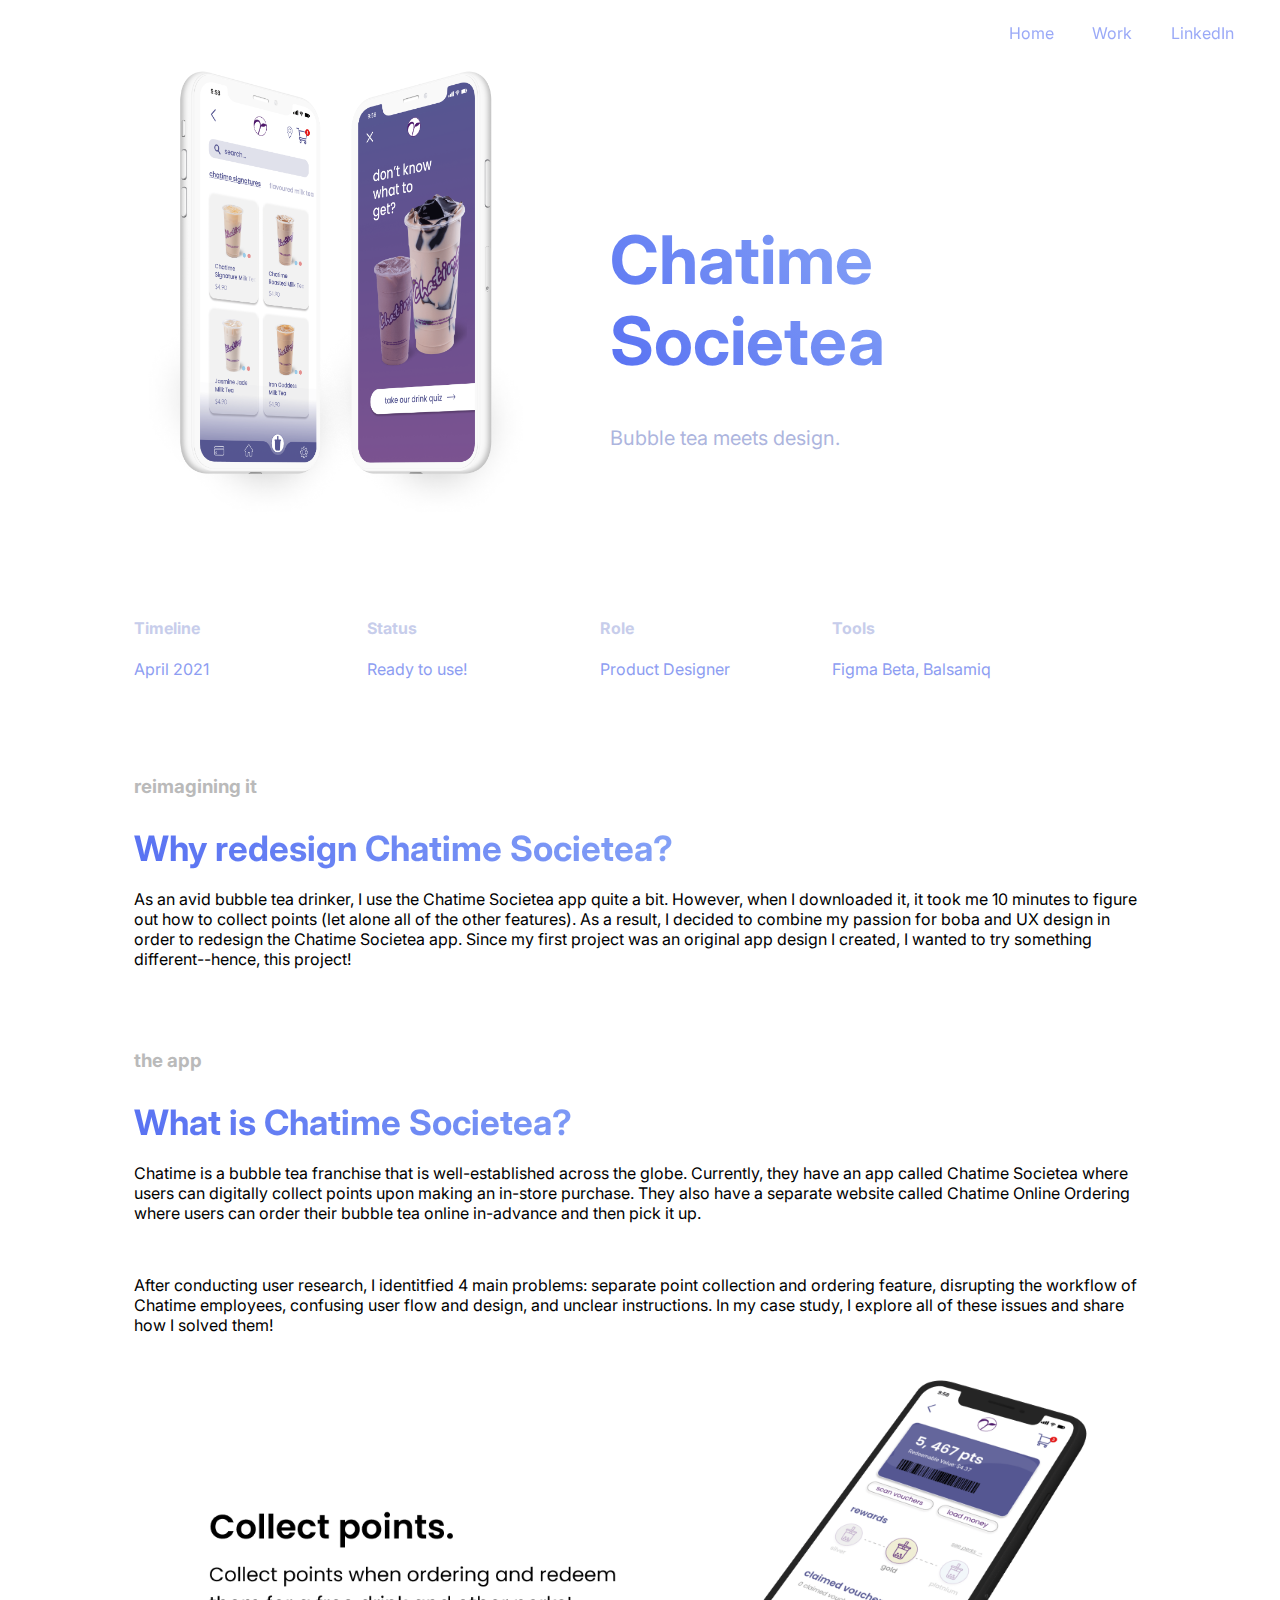
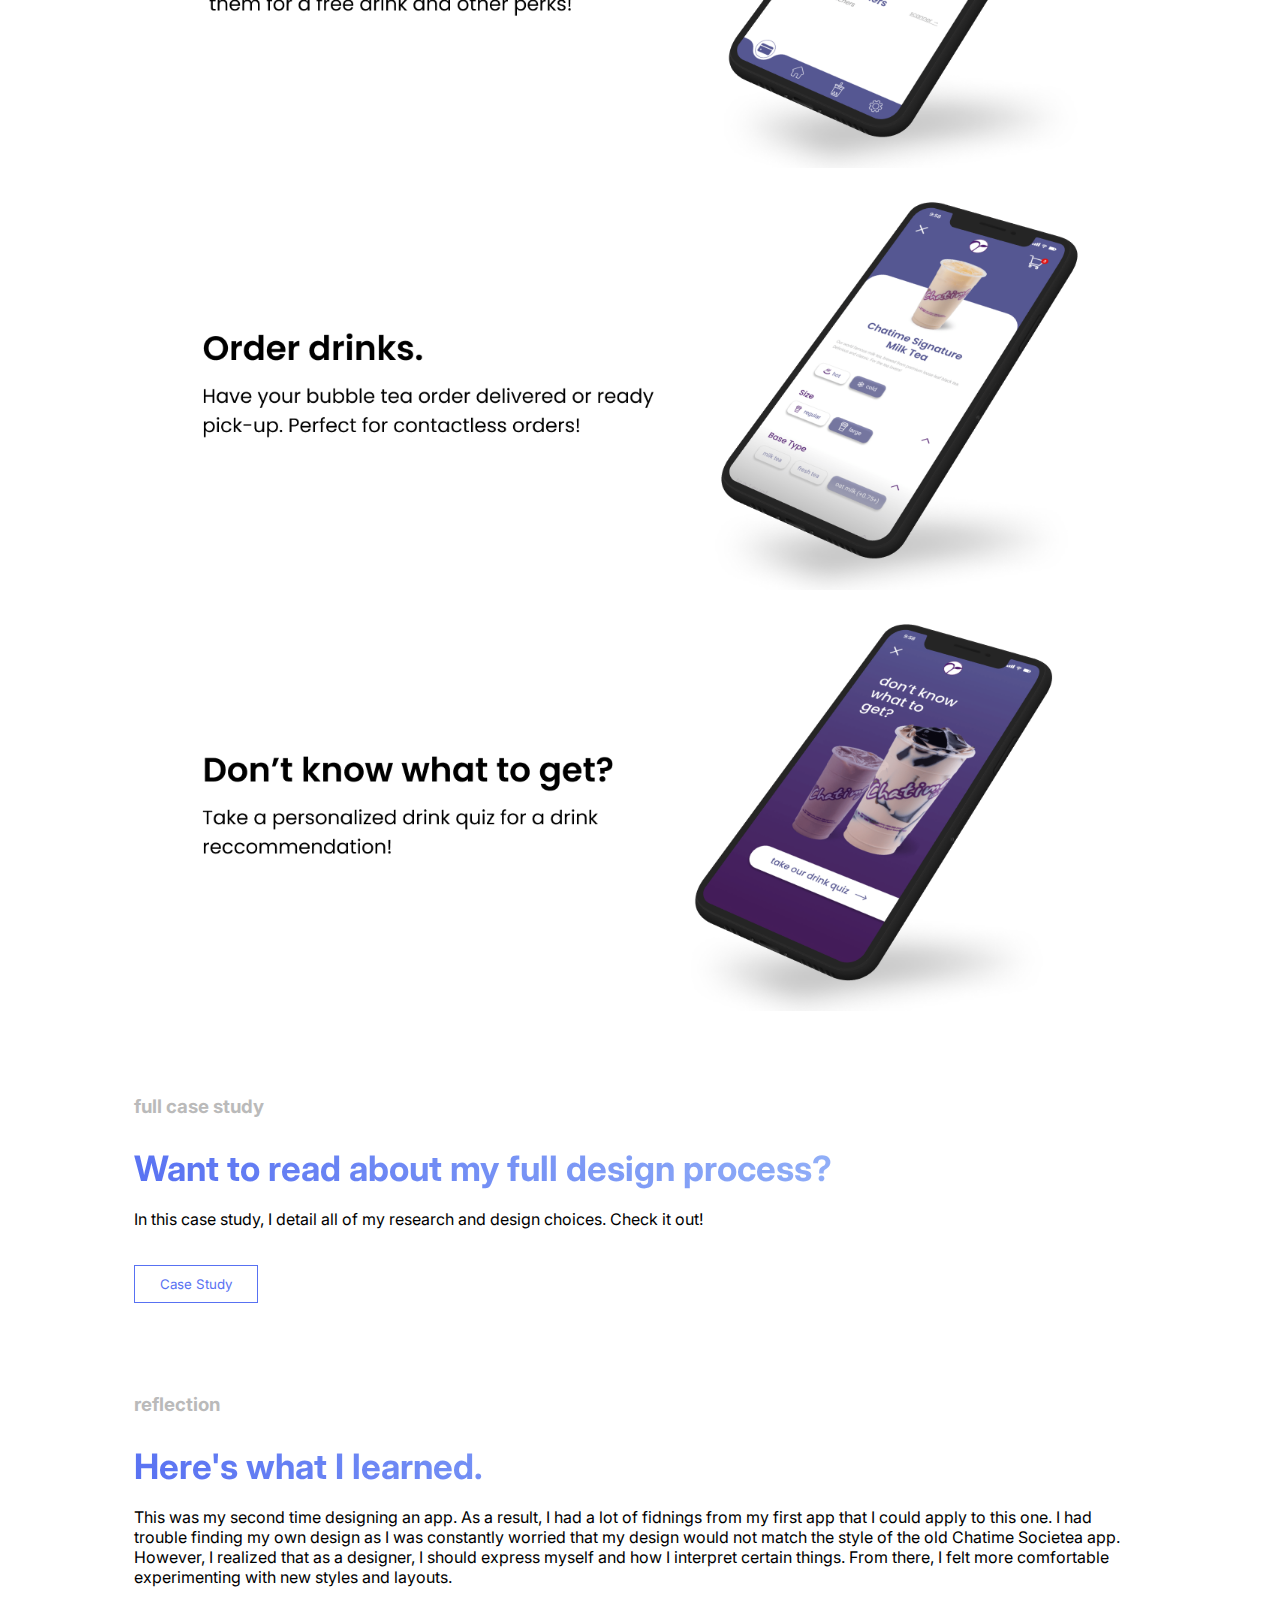
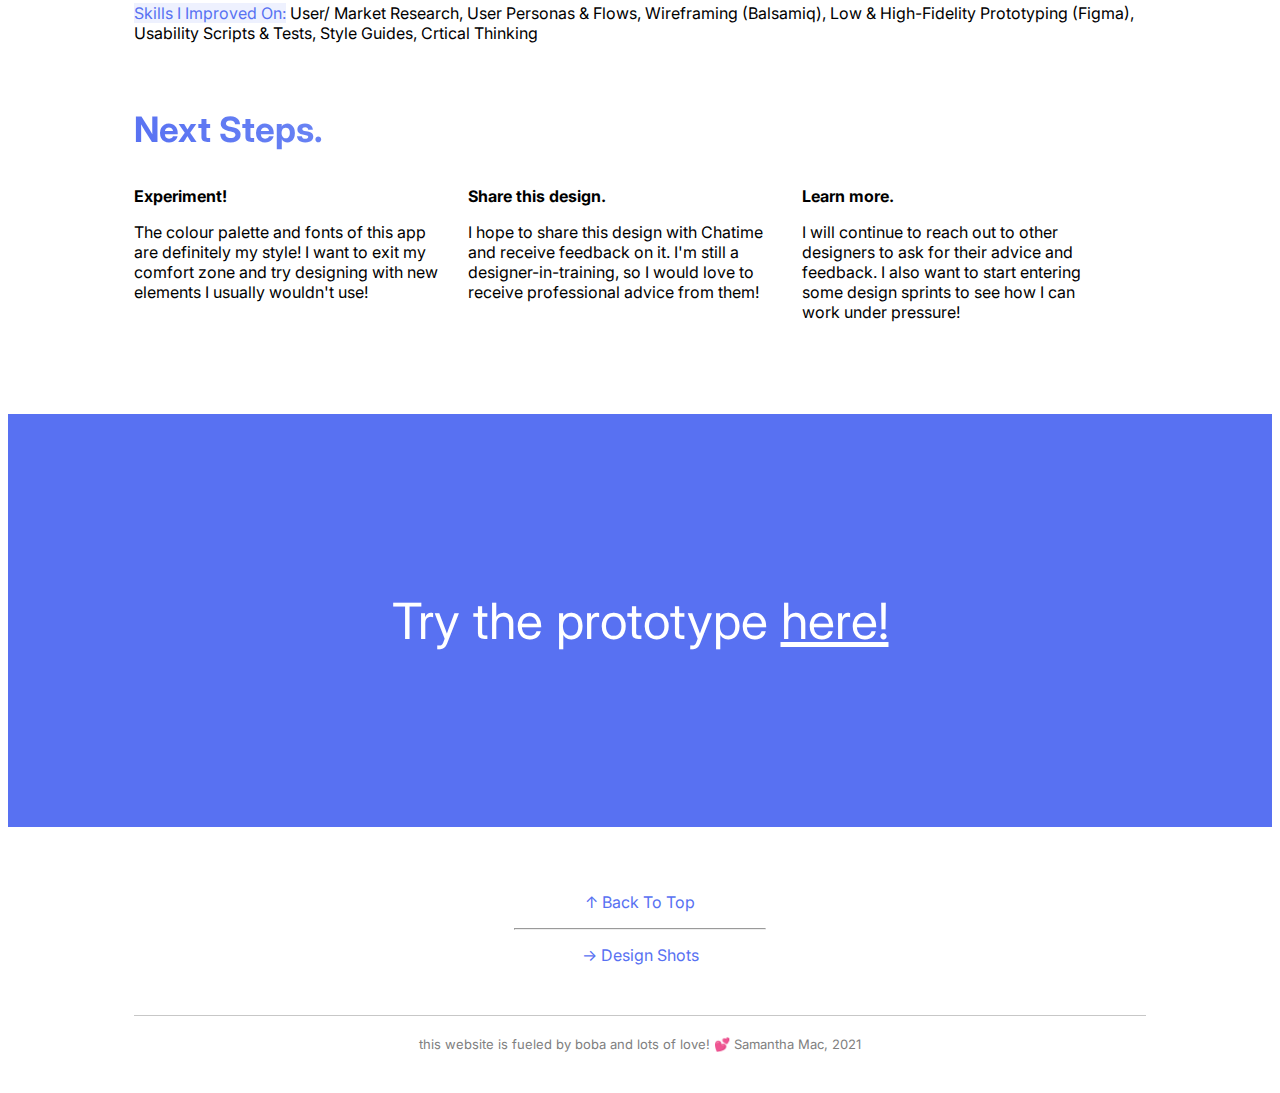
==== commit f9572f29: "R5 Changes 9" ====
--- a/chatime.html
+++ b/chatime.html
@@ -44,26 +44,26 @@
         </div>
         <div class="banner-cover-col banner-cover-col-2">
           <h1 id="banner-cover-header">Chatime Societea</h1>
-          <p id="banner-cover-slogan">bubble tea meets design.</p>
+          <p id="banner-cover-slogan">Bubble tea meets design.</p>
         </div>
       </div>
     </section>
     <section id="banner-text-cols">
       <div class="banner-text-row">
         <div class="banner-text-col banner-text-col-1">
-          <h4>timeline</h4>
-          <p>april 2021</p>
+          <h4>Timeline</h4>
+          <p>April 2021</p>
         </div>
         <div class="banner-text-col banner-text-col-2">
-          <h4>status</h4>
-          <p>ready to use!</p>
+          <h4>Status</h4>
+          <p>Ready to use!</p>
         </div>
         <div class="banner-text-col banner-text-col-3">
-          <h4>role</h4>
-          <p>product designer</p>
+          <h4>Role</h4>
+          <p>Product Designer</p>
         </div>
         <div class="banner-text-col banner-text-col-4">
-          <h4>tools</h4>
+          <h4>Tools</h4>
           <p>Figma Beta, Balsamiq</p>
         </div>
       </div>
@@ -75,14 +75,14 @@
   <section id="project-overview">
     <div class="section">
       <h3>reimagining it</h3>
-      <h2>why redesign Chatime Societea?</h2>
+      <h2>Why redesign Chatime Societea?</h2>
       <p>As an avid bubble tea drinker, I use the Chatime Societea app quite a bit. However, when I downloaded it, it took me 10 minutes to figure out how to collect points (let alone all of the other features). As a result, I decided to
         combine my
         passion for boba and UX design in order to redesign the Chatime Societea app. Since my first project was an original app design I created, I wanted to try something different--hence, this project!</p>
     </div>
     <div>
       <h3>the app</h3>
-      <h2>what is Chatime Societea?</h2>
+      <h2>What is Chatime Societea?</h2>
       <p>Chatime is a bubble tea franchise that is well-established across the globe. Currently, they have an app called Chatime Societea where users can digitally collect points upon making an in-store purchase. They also have a
         separate website
         called Chatime Online Ordering where users can order their bubble tea online in-advance and then pick it up.</p>
@@ -109,7 +109,7 @@
   <section id="case-study">
     <div class="section">
       <h3>full case study</h3>
-      <h2>want to read about my full design process?</h2>
+      <h2>Want to read about my full design process?</h2>
       <p>In this case study, I detail all of my research and design choices. Check it out!</p>
       <br>
       <a href="https://www.notion.so/Chatime-Society-Case-Study-d55d200d90b84337a3027396c5fe6368"><button>Case Study</button></a>
@@ -121,12 +121,12 @@
   <section id="reflection">
     <div class="section">
       <h3>reflection</h3>
-      <h2>here's what i learned.</h2>
+      <h2>Here's what I learned.</h2>
       <p>This was my second time designing an app. As a result, I had a lot of fidnings from my first app that I could apply to this one. I had trouble finding my own design as I was constantly worried that my design would not match the style of the
         old Chatime Societea app. However, I realized that as a designer, I should express myself and how I interpret certain things. From there, I felt more comfortable experimenting with new styles and layouts.</p>
       <p><mark>Skills I Improved On:</mark> User/ Market Research, User Personas & Flows, Wireframing (Balsamiq), Low & High-Fidelity Prototyping (Figma), Usability Scripts & Tests, Style Guides, Crtical Thinking</p>
       <br>
-      <h2>next steps.</h2>
+      <h2>Next Steps.</h2>
       <div class="steps-row">
         <div class="steps-col steps-col-1">
           <p><strong>Experiment!</strong></p>
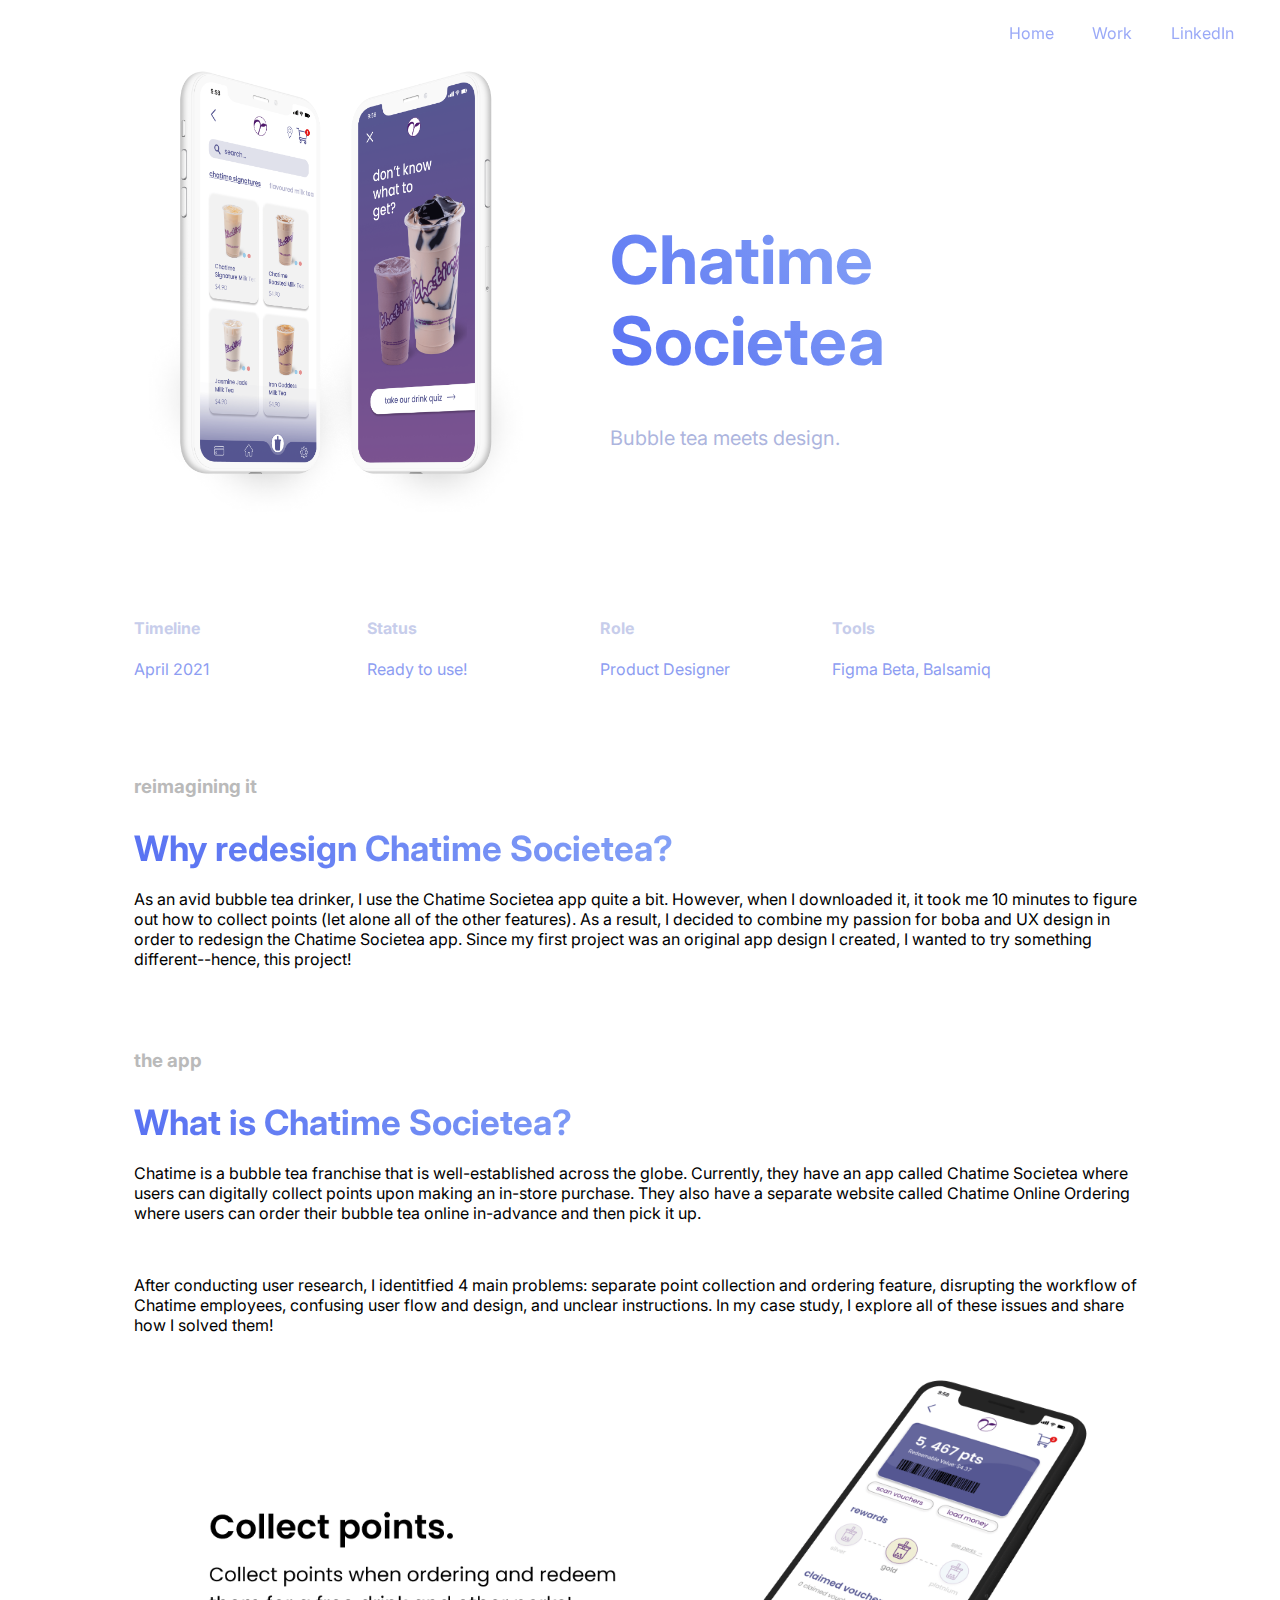
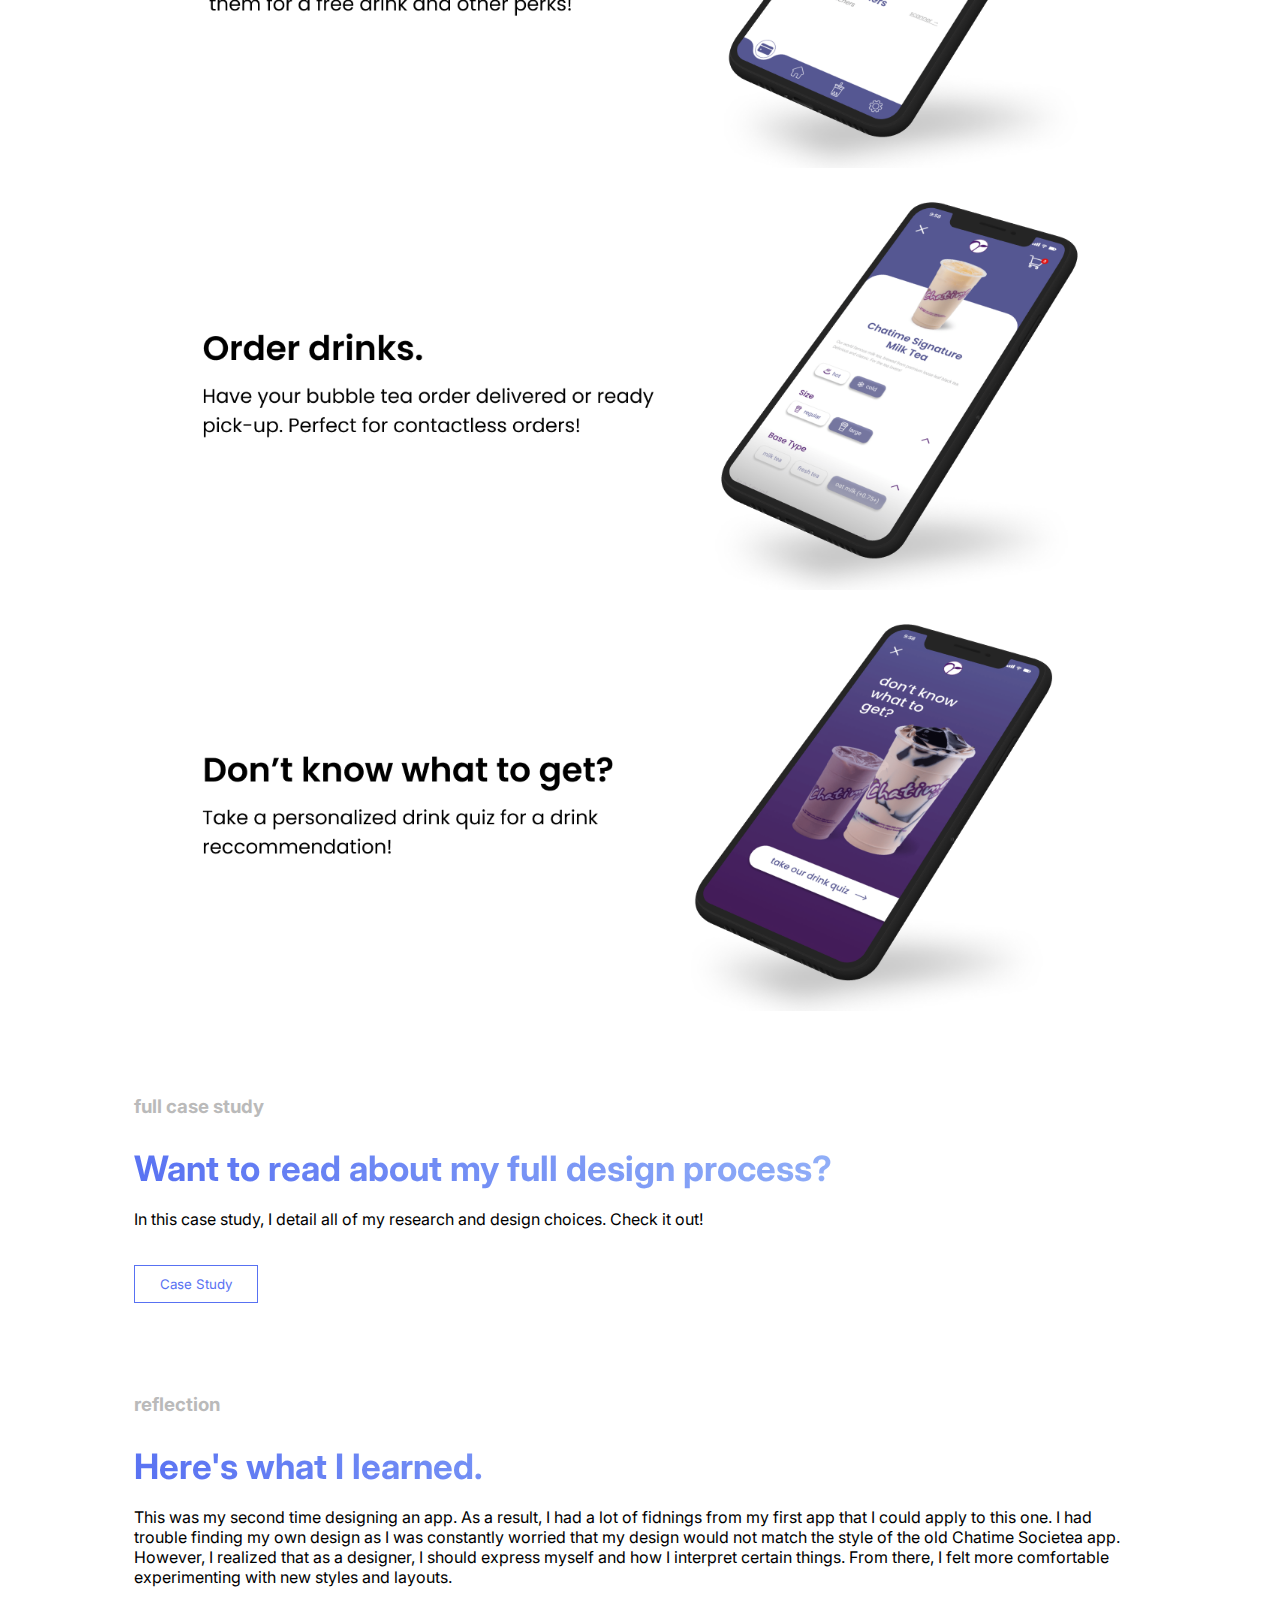
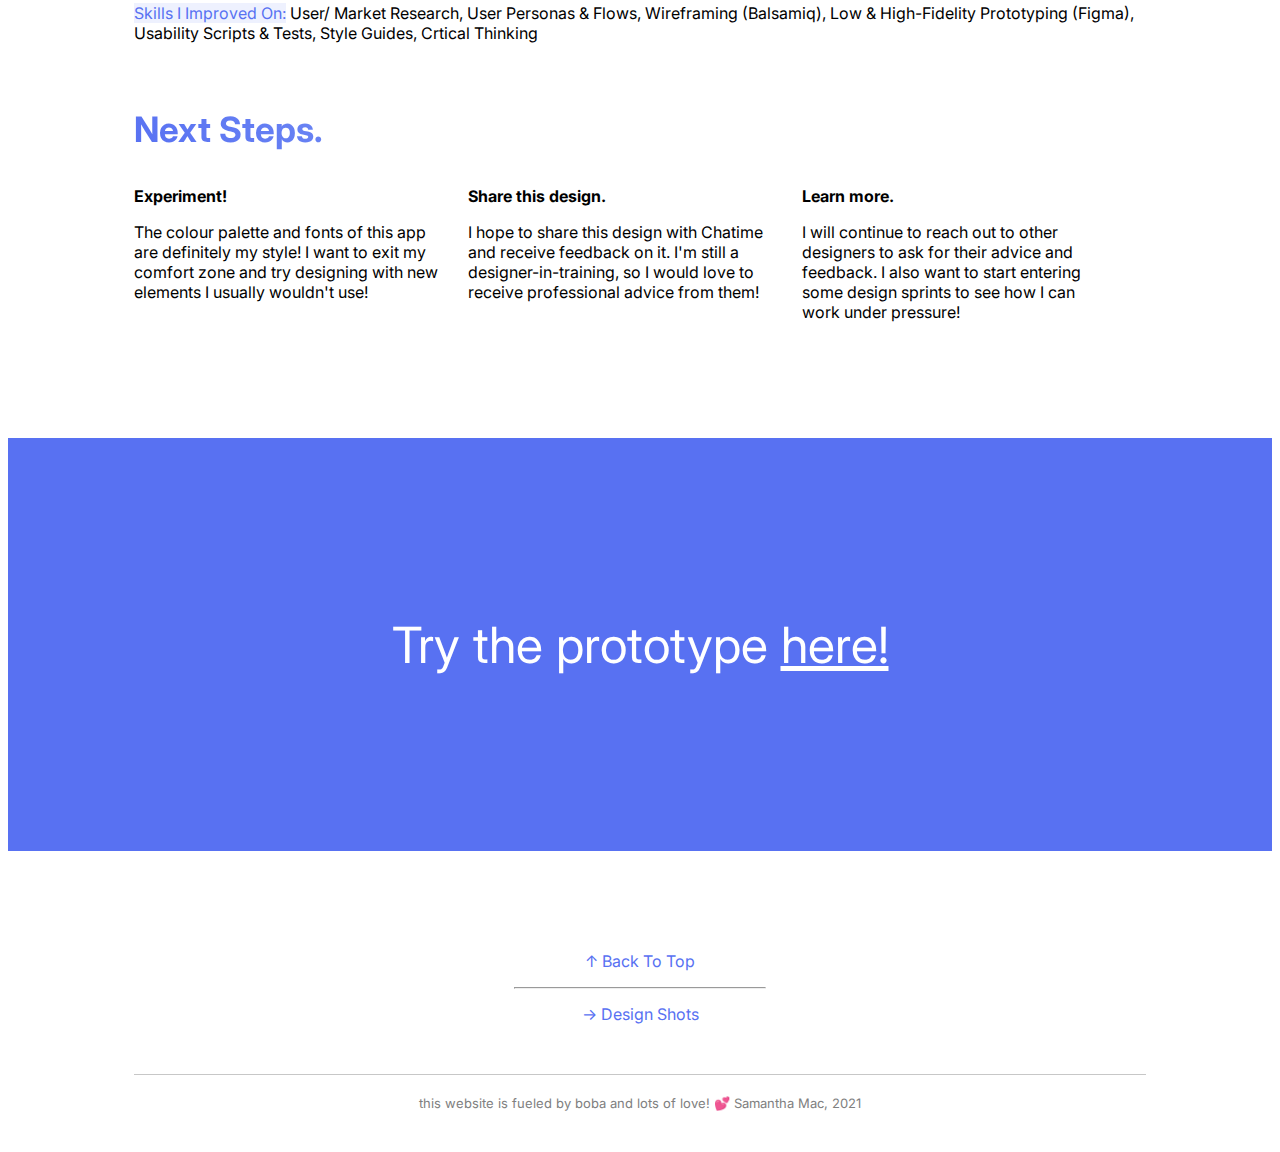
==== commit 68a2ffa7: "R5 Changes 16" ====
--- a/chatime.html
+++ b/chatime.html
@@ -37,7 +37,7 @@
 
   <!-- Start Banner -->
   <section id="banner">
-    <section id="banner-cover">
+    <div id="banner-cover">
       <div class="banner-cover-row">
         <div class="banner-cover-col banner-cover-col-1">
           <img id="banner-cover-image" src="images/chatime/cover-image.png" alt="chatime-img">
@@ -47,8 +47,8 @@
           <p id="banner-cover-slogan">Bubble tea meets design.</p>
         </div>
       </div>
-    </section>
-    <section id="banner-text-cols">
+    </div>
+    <div id="banner-text-cols">
       <div class="banner-text-row">
         <div class="banner-text-col banner-text-col-1">
           <h4>Timeline</h4>
@@ -67,7 +67,7 @@
           <p>Figma Beta, Balsamiq</p>
         </div>
       </div>
-    </section>
+    </div>
   </section>
   <!-- End Banner -->
 
@@ -112,7 +112,7 @@
       <h2>Want to read about my full design process?</h2>
       <p>In this case study, I detail all of my research and design choices. Check it out!</p>
       <br>
-      <a href="https://www.notion.so/Chatime-Society-Case-Study-d55d200d90b84337a3027396c5fe6368"><button>Case Study</button></a>
+      <a href="https://www.notion.so/Chatime-Society-Case-Study-d55d200d90b84337a3027396c5fe6368" target="_blank"><button>Case Study</button></a>
     </div>
   </section>
   <!-- End Full Case Study -->
--- a/css/chatime-styles.css
+++ b/css/chatime-styles.css
@@ -274,11 +274,7 @@
 @media screen and (max-width: 767px) {
   .banner-text-col {
     width: 100%;
-    margin-bottom: 4%;
-  }
-
-  .banner-text-col-4 {
-    margin-bottom: 20%;
+    margin-bottom: 20px;
   }
 }
 /** End Banner Bottom **/
@@ -298,7 +294,7 @@
   width: 80%;
 }
 
-#features img{
+#features img {
   width: 80vw;
   margin: auto;
   height: 80%;
@@ -334,7 +330,7 @@
 @media screen and (max-width: 767px) {
   .steps-col {
     width: 100%;
-    margin-bottom: 5%;
+    margin-bottom: 20px;
   }
 }
 
@@ -355,8 +351,8 @@
   font-size: 50px;
   text-align: center;
   padding: 10%;
-  margin-top: 6%;
-  margin-bottom: 5%;
+  margin-top: 100px;
+  margin-bottom: 100px;
 }
 
 .try-prototype a{
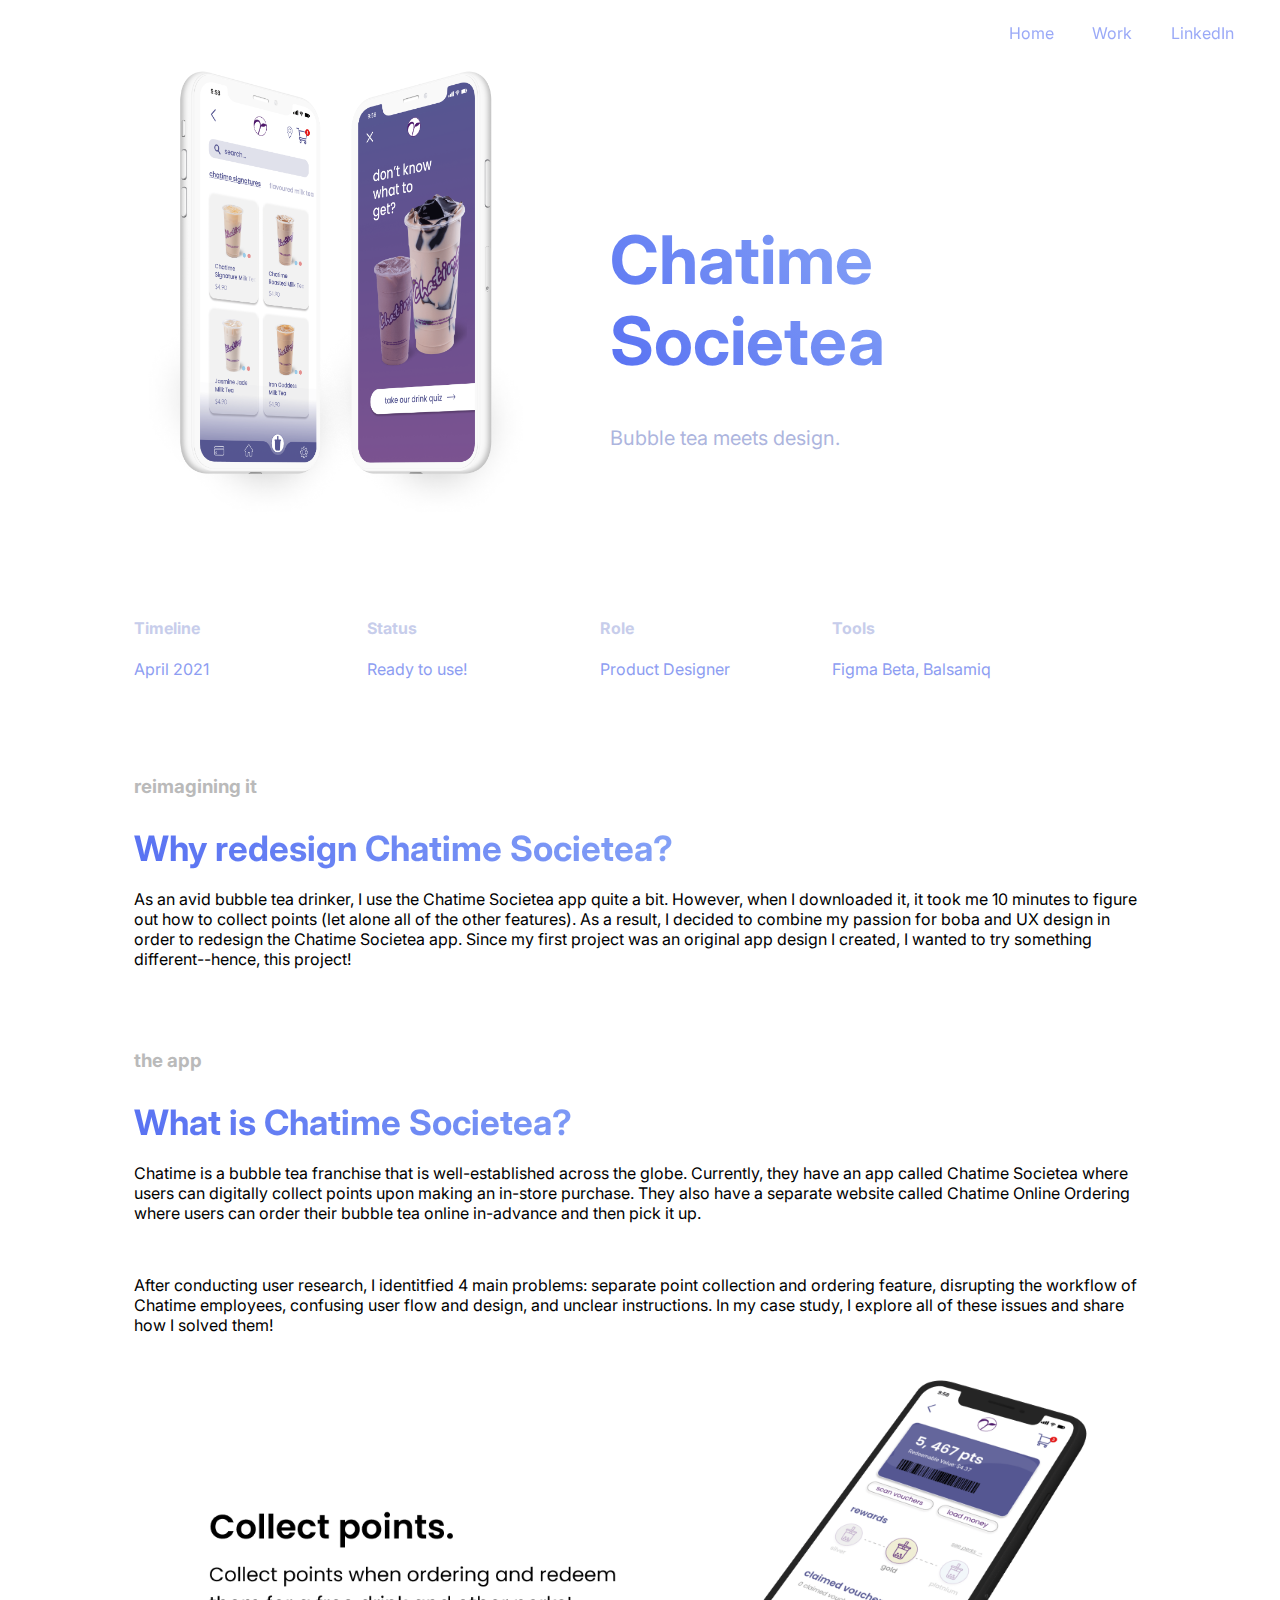
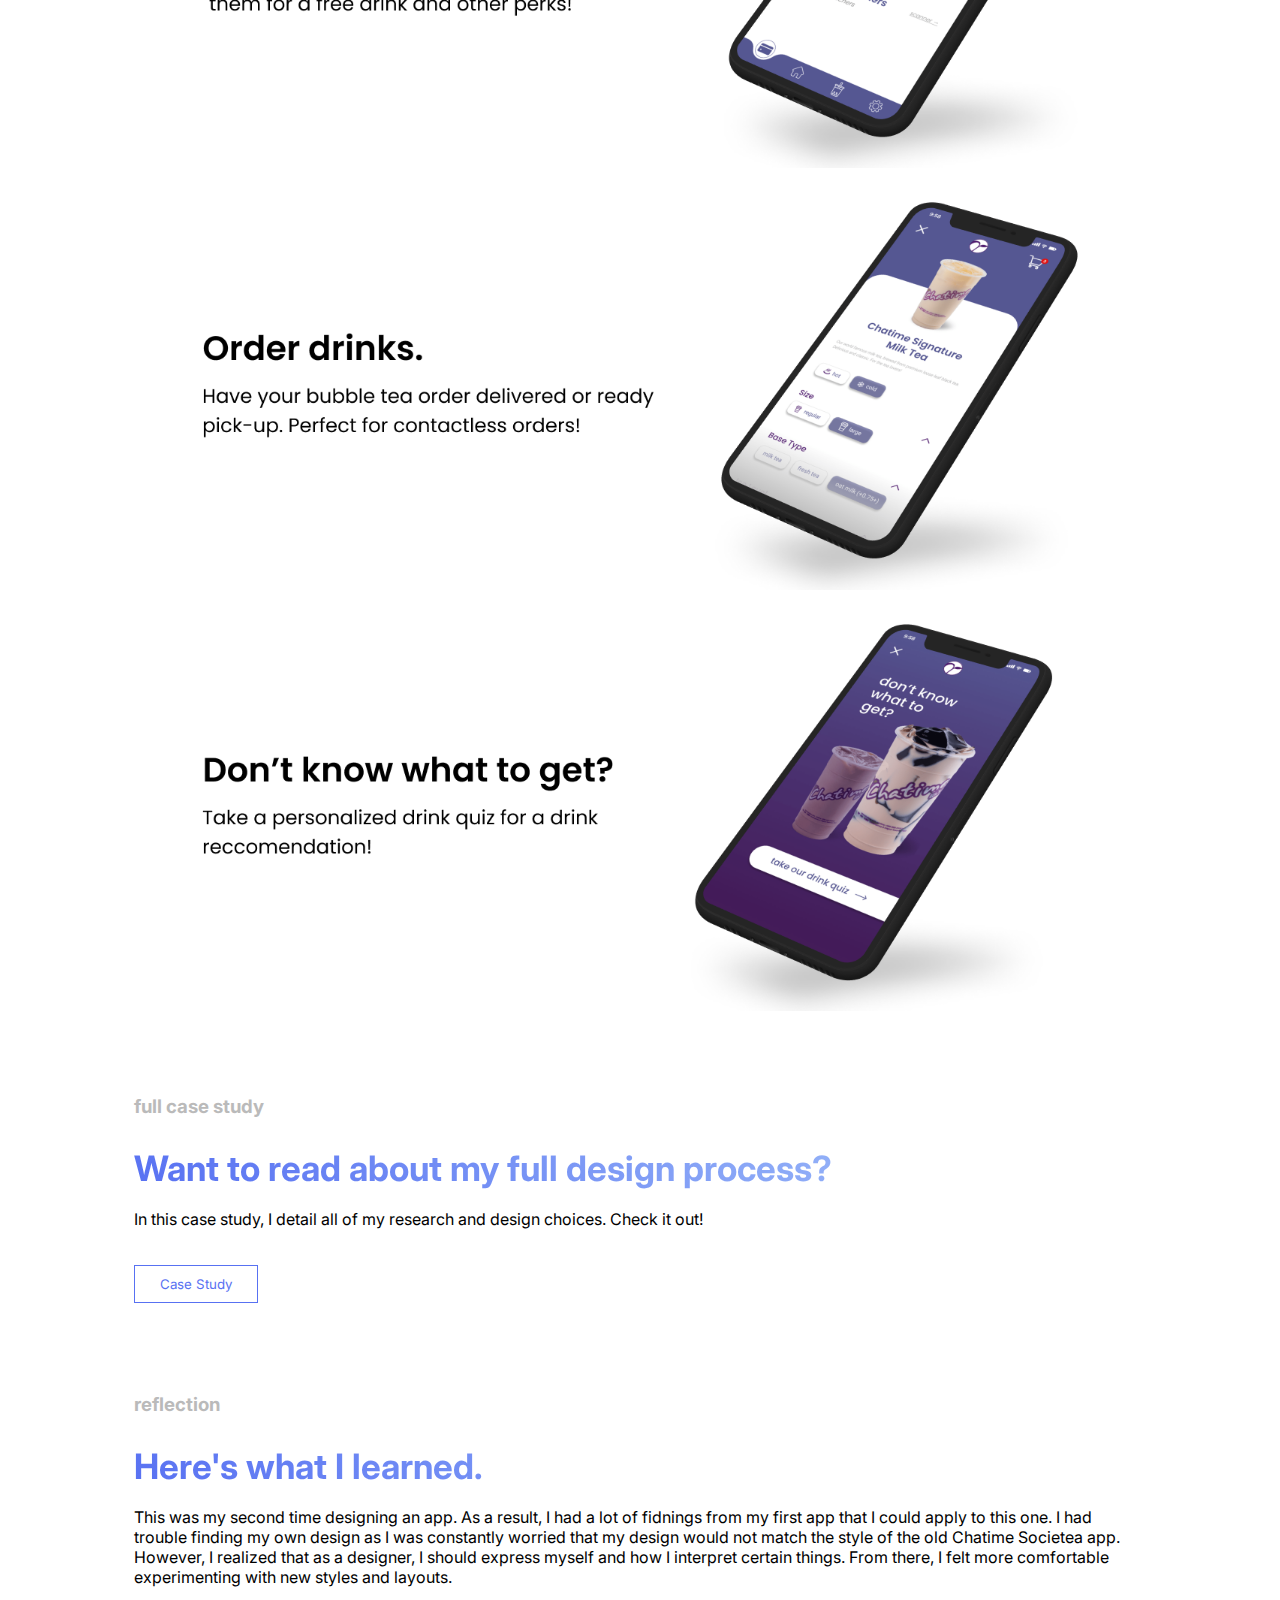
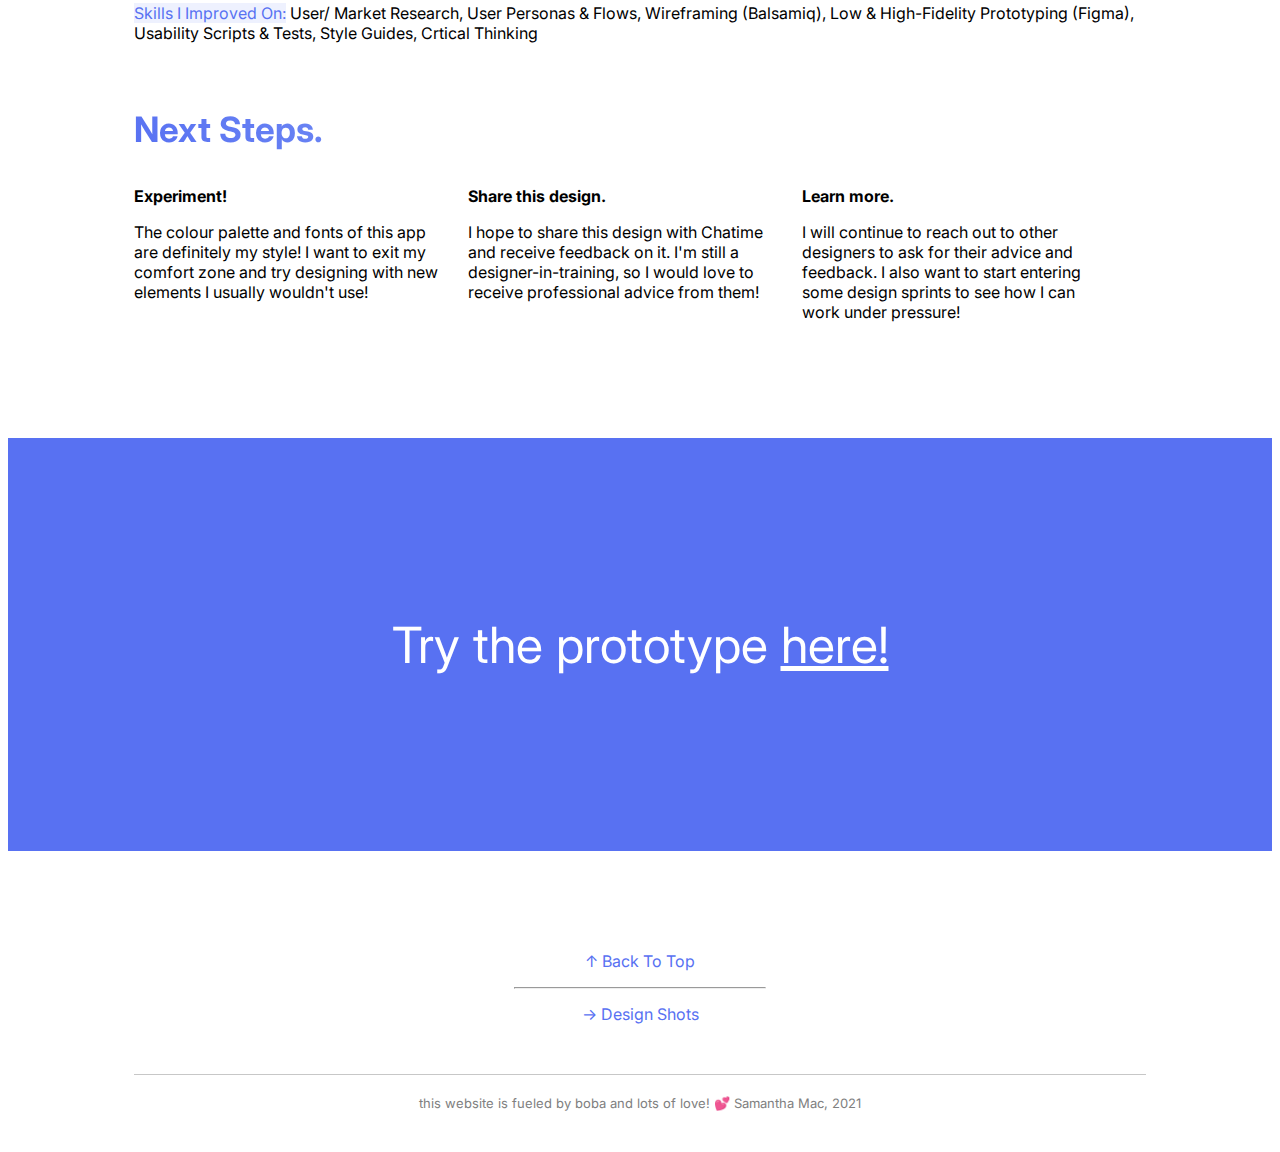
==== commit d148e959: "R5 Changes 6" ====
--- a/chatime.html
+++ b/chatime.html
@@ -6,7 +6,7 @@
   <meta name="viewport" content="width=device-width, initial-scale=1.0">
 
   <title>Chatime Societea | Samantha Mac</title>
-  <meta name="description" content="Hi! I'm Samantha, a grade 10 student passionate about community involvement, design, and business. Check out my latest design projects here!">
+  <meta name="description" content="Hi! I'm Samantha, a grade 10 student interested in product design, entrepreneurship, and community involvement.">
   <meta name="keywords" content="Eye Hope Canada, Eye Hope, Eye, Organization, Student-led, Samantha Mac, Bur Oak Secondary School, UX Design, UI Design, Design, Business">
   <meta name="author" content="Samantha-Mac">
   <!-- Favicon -->
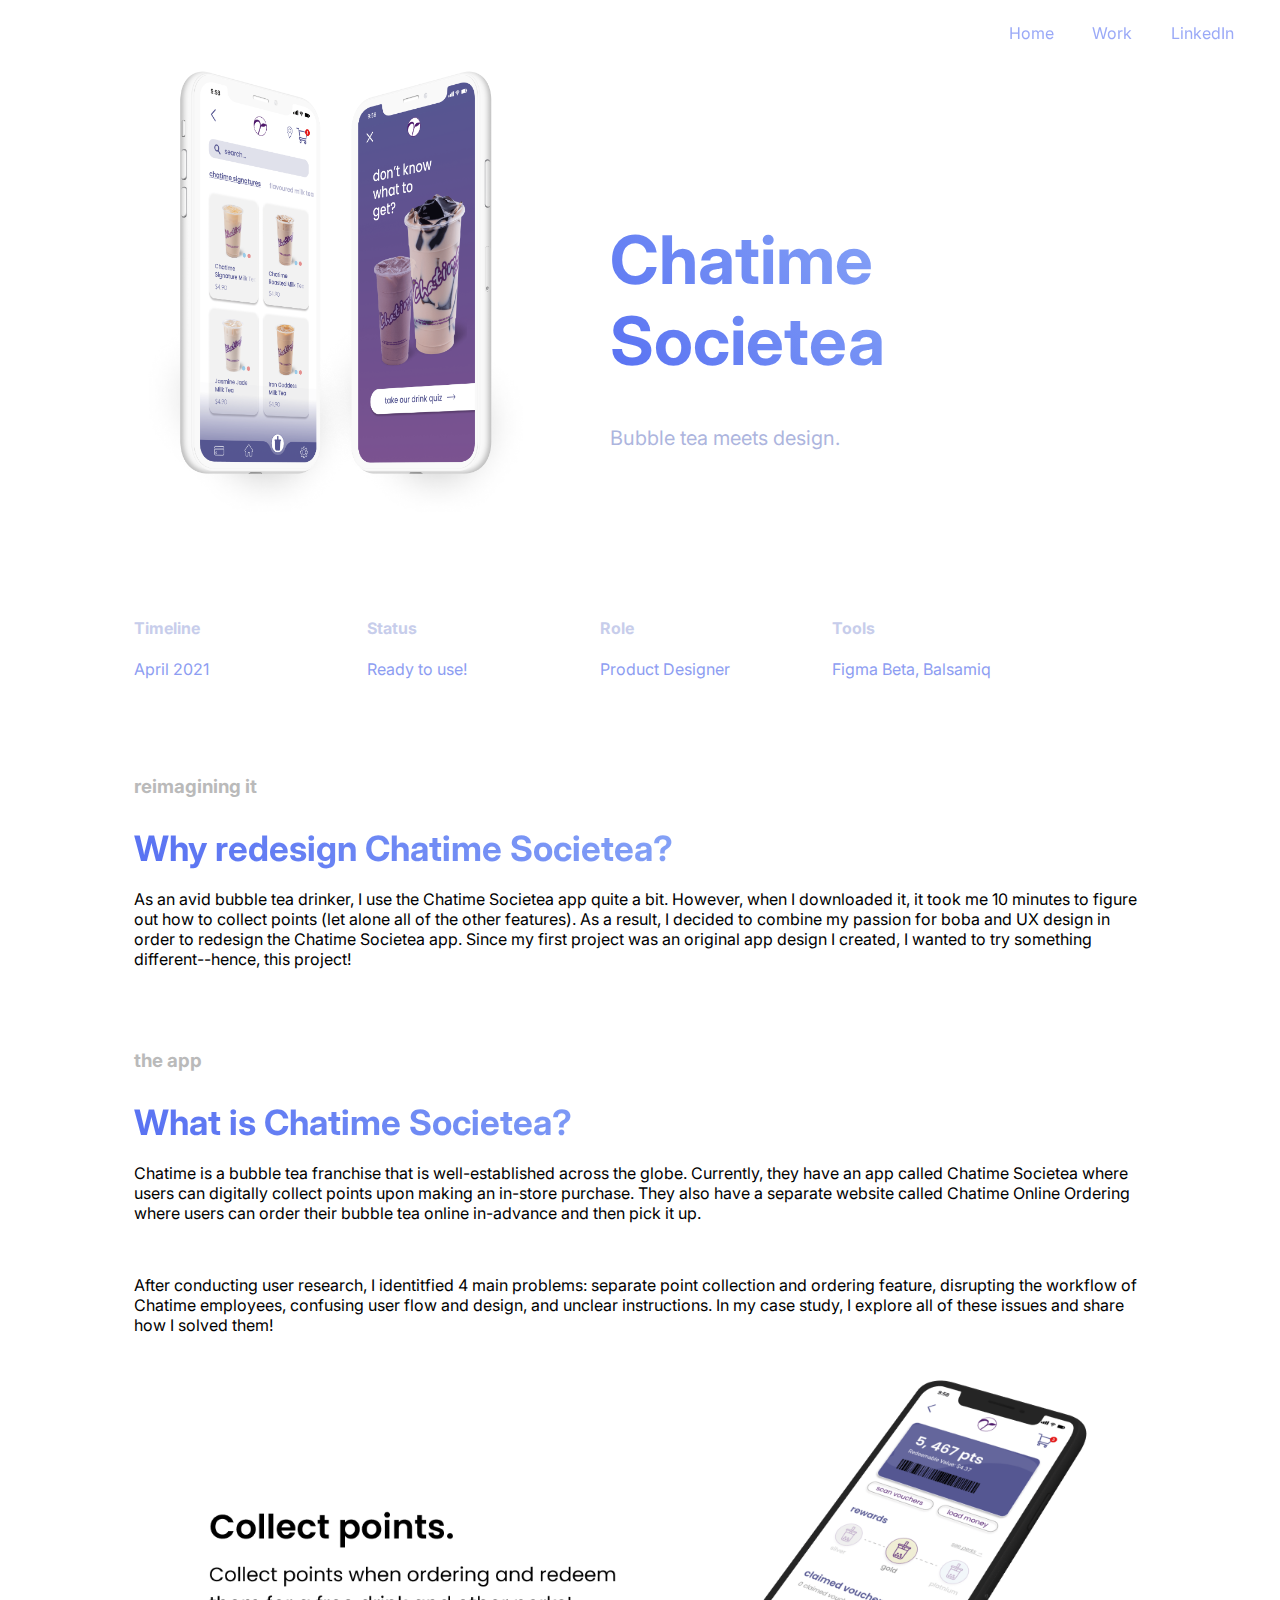
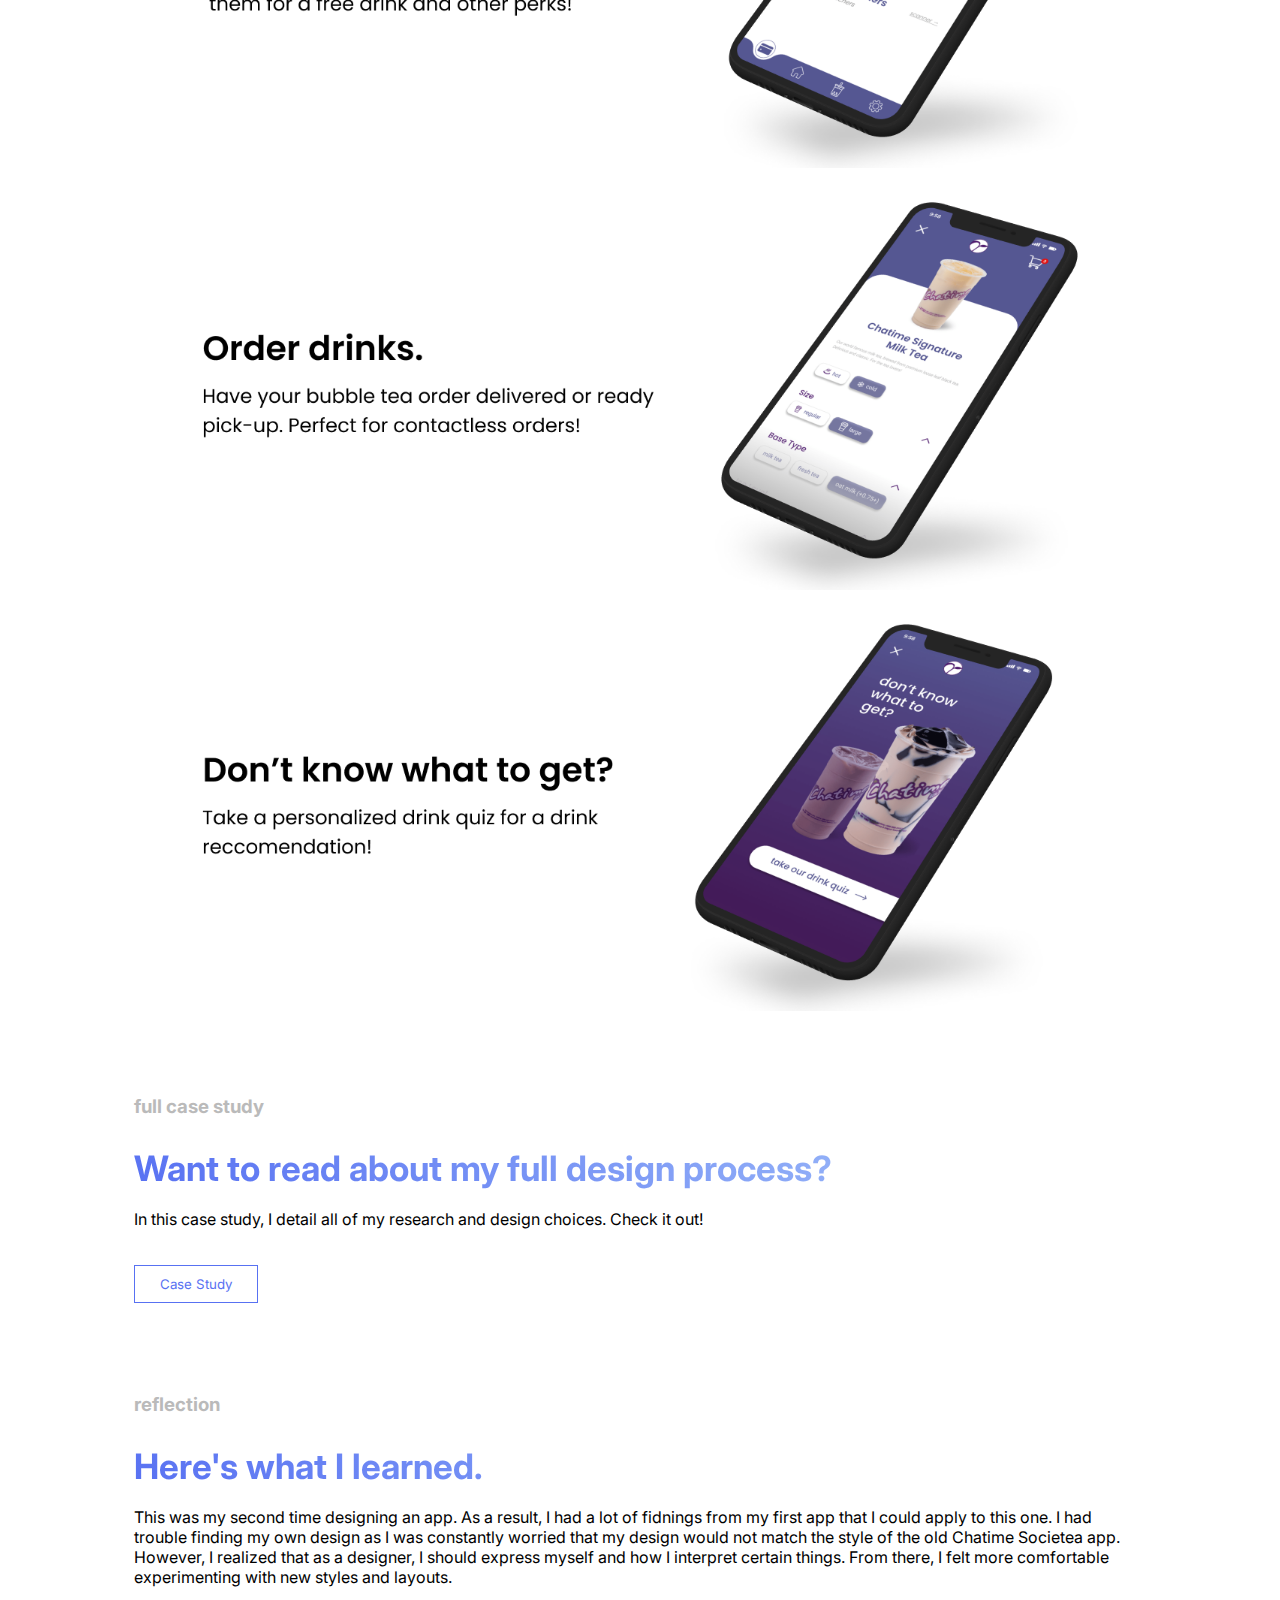
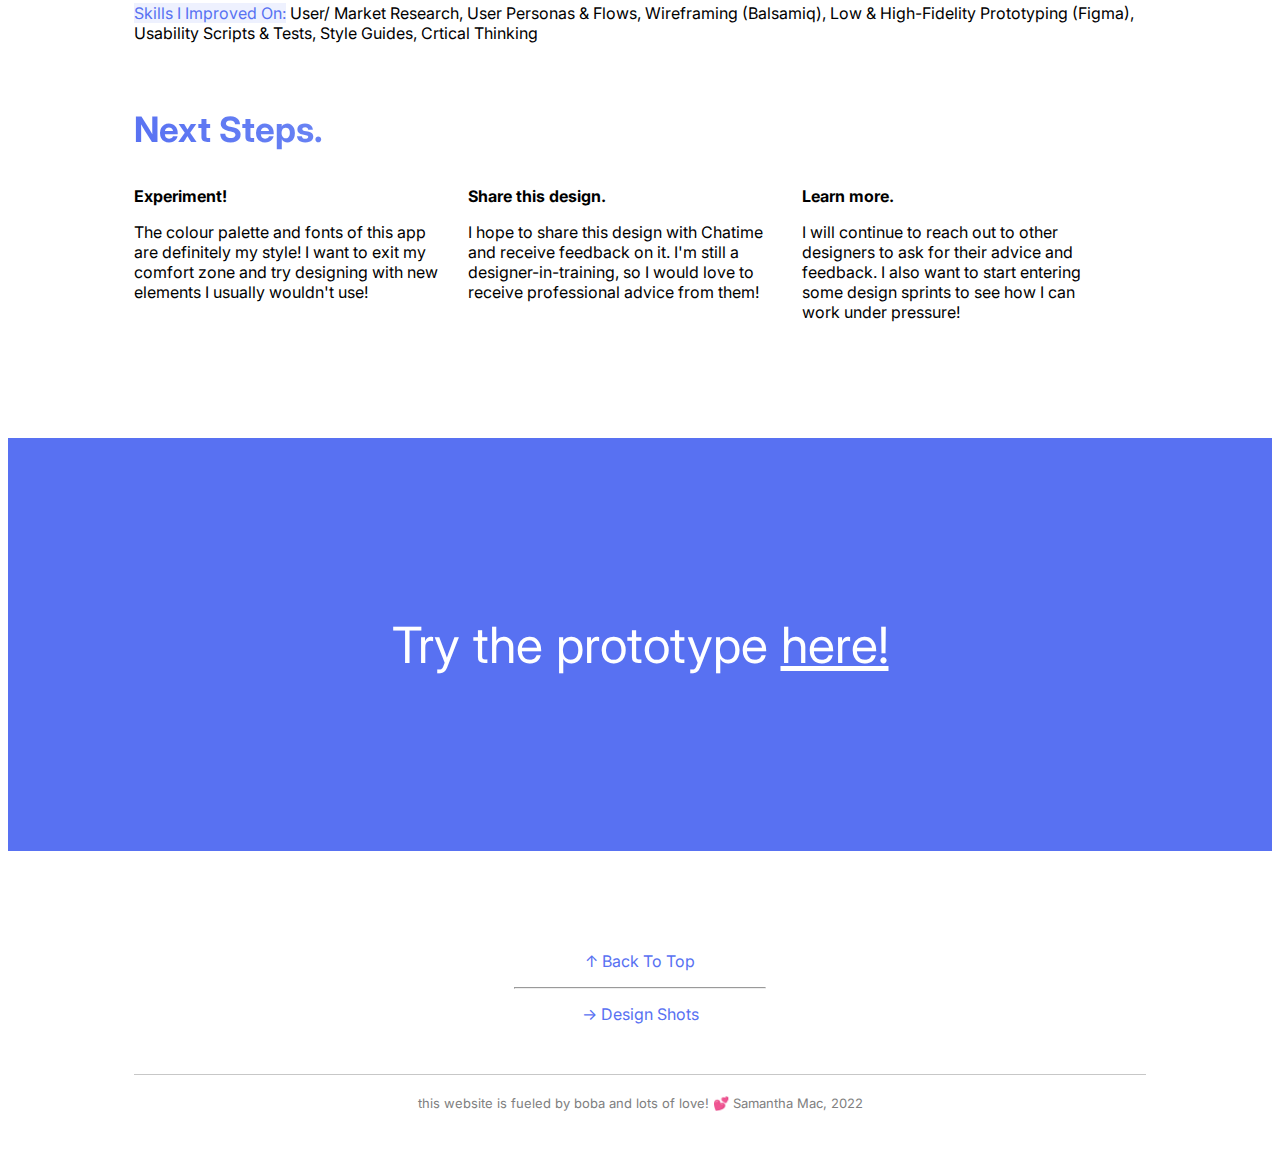
==== commit 2d83f612: "R5 Changes 7" ====
--- a/chatime.html
+++ b/chatime.html
@@ -169,7 +169,7 @@
   <section id="Footer">
     <div class="footer">
       <div class="copyright-box">
-        <p class=copyright>this website is fueled by boba and lots of love! 💕 Samantha Mac, 2021</p>
+        <p class=copyright>this website is fueled by boba and lots of love! 💕 Samantha Mac, 2022</p>
       </div>
       <br>
     </div>
